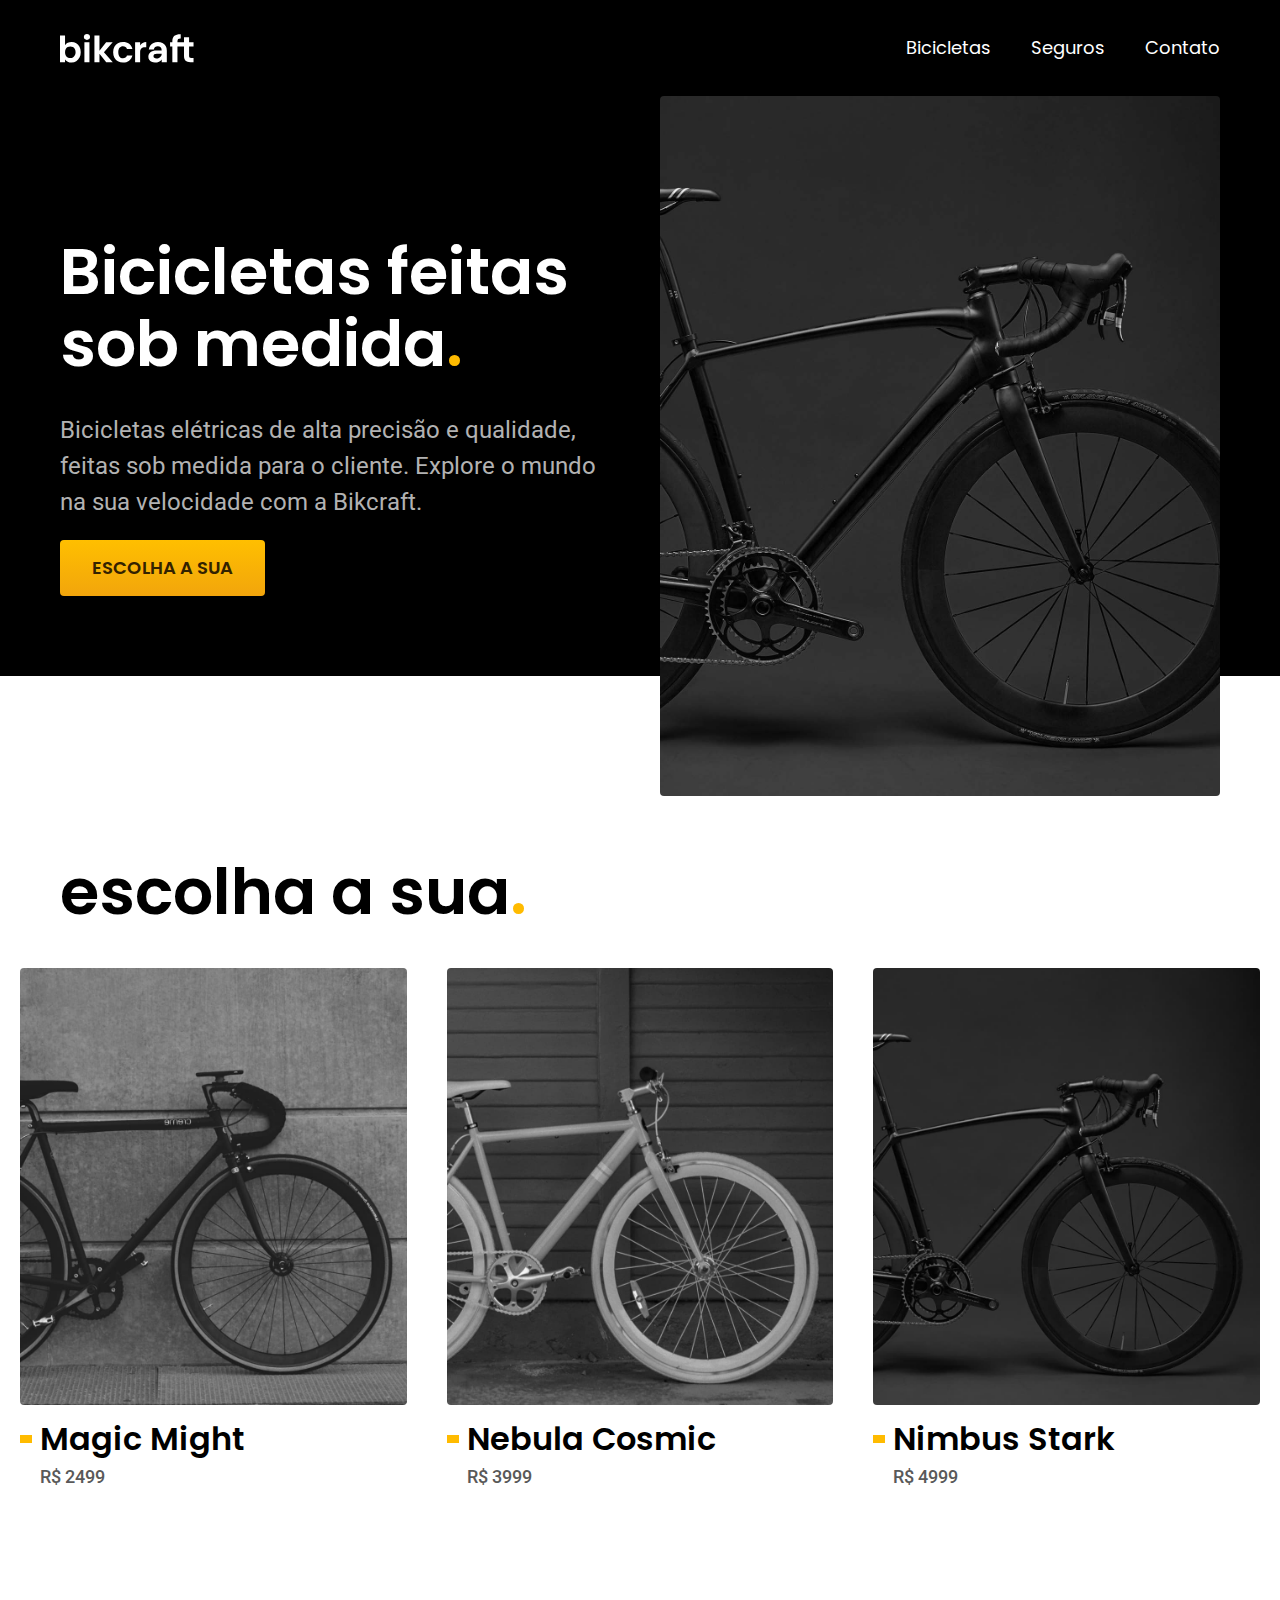
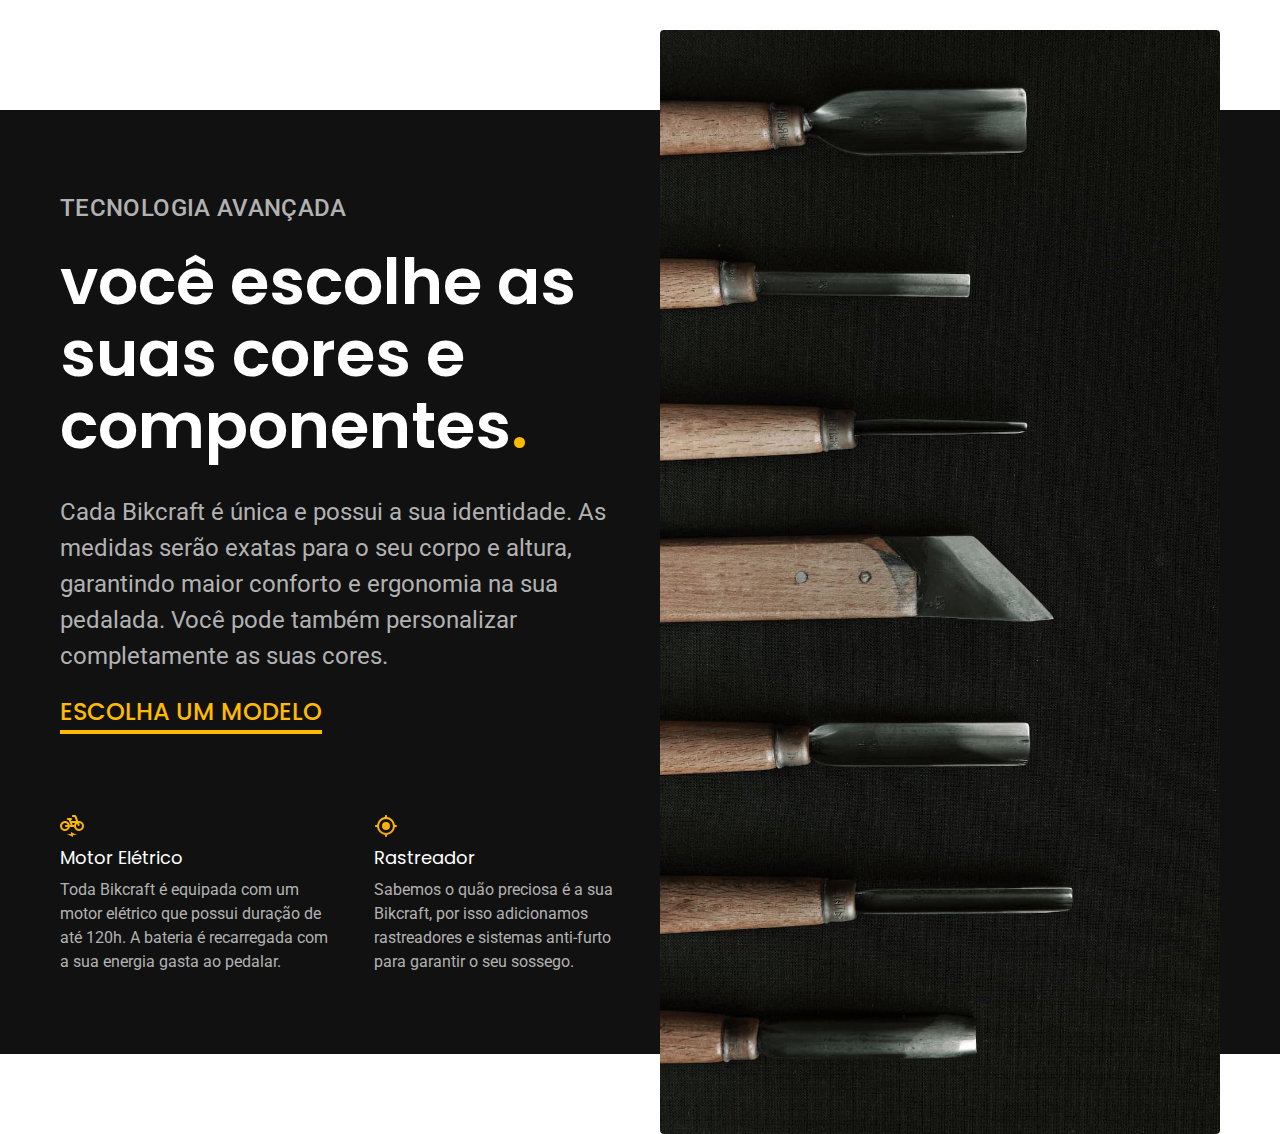
==== index.html @ 3522f131 "tecnologia, utilidades" ====
<!DOCTYPE html>
<html lang="pt-br">

<head>
  <meta charset="UTF-8">
  <meta name="viewport" content="width=device-width, initial-scale=1.0">
  <meta name="description" content="Bicicletas elétricas de alta precisão e qualidade,  feitas sob medida para o cliente. Explore o mundo na sua velocidade com a Bikcraft.">
  <link rel="stylesheet" href="./css/style.css">
  <link rel="preconnect" href="https://fonts.googleapis.com">
  <link rel="preconnect" href="https://fonts.gstatic.com" crossorigin>
  <link href="https://fonts.googleapis.com/css2?family=Poppins:wght@400;600&family=Roboto:wght@400;500&display=swap" rel="stylesheet">
  <title>Bikcrat - Bicicletas Elétricas</title>
</head>

<body>
  <header class="header-bg">
    <div class="header container">
      <a href="./"><img src="./img/bikcraft.svg" alt="Bikcraft"></a>
      <nav aria-label="primaria">
        <ul class="header-menu font-1-m cor-0">
          <li><a href="./bicicletas.html">Bicicletas</a></li>
          <li><a href="./seguros.html">Seguros</a></li>
          <li><a href="./contato.html">Contato</a></li>
        </ul>
      </nav>
    </div>
  </header>

  <main class="introducao-bg">
    <div class="introducao container">
      <div class="introducao-conteudo">
        <h1 class="font-1-xxl ">Bicicletas feitas sob medida<span class="cor-p1 ">.</span></h1>
        <p class="font-2-l">Bicicletas elétricas de alta precisão e qualidade, feitas sob medida para o cliente. Explore o mundo na sua velocidade com a Bikcraft.</p>
        <a class="botao" href="./bicicletas.html">Escolha a sua</a>
      </div>
      <div> <img src="./img/fotos/introducao.jpg" alt="bicicleta elétrica preta">
      </div>

    </div>

  </main>
  <article class="bicicletas-lista">

    <h2 class="container font-1-xxl">escolha a sua<span class="cor-p1">.</span></h2>
    <ul>
      <li>
        <a href="./bicicletas/magic.html">
          <img src="./img/bicicletas/magic-home.jpg" alt="bicicleta preta">
          <h3 class="font-1-xl">Magic Might</h3>
          <span class="font-2-m cor-8">R$ 2499</span>
        </a>

      </li>
      <li>
        <a href="./bicicletas/nebula.html">
          <img src="./img/bicicletas/nebula-home.jpg" alt="bicicleta preta">
          <h3 class="font-1-xl">Nebula Cosmic</h3>
          <span class="font-2-m cor-8">R$ 3999</span>
        </a>

      </li>
      <li>
        <a href="./bicicletas/nimbus.html">
          <img src="./img/bicicletas/nimbus-home.jpg" alt="bicicleta preta">
          <h3 class="font-1-xl">Nimbus Stark</h3>
          <span class="font-2-m cor-8">R$ 4999</span>
        </a>

      </li>
    </ul>
  </article>
  <article class="tecnologia-bg ">
    <div class="tecnologia container">
      <div class="tecnologia-conteudo">
        <span class="font-2-l-b cor-5">tecnologia avançada</span>
        <h2 class="font-1-xxl cor-0">você escolhe as suas cores e componentes<span class="cor-p1">.</span></h2>
        <p class="font-2-l cor-5">Cada Bikcraft é única e possui a sua identidade. As medidas serão exatas para o seu corpo e altura, garantindo maior conforto e ergonomia na sua pedalada. Você pode também personalizar completamente as suas cores.</p>
        <a class="link" href="./bicicletas.html">ESCOLHA UM MODELO</a>
        <div class="tecnologia-vantagens">
          <div>
            <img src="./img/icones/eletrica.svg" alt="">
            <h3 class="font-1-m cor-0">Motor Elétrico</h3>
            <p class="font-2-s cor-5">Toda Bikcraft é equipada com um motor elétrico que possui duração de até 120h. A bateria é recarregada com a sua energia gasta ao pedalar.</p>

          </div>
          <div>
            <img src="./img/icones/rastreador.svg" alt="">
            <h3 class="font-1-m cor-0">Rastreador</h3>
            <p class="font-2-s cor-5">Sabemos o quão preciosa é a sua Bikcraft, por isso adicionamos rastreadores e sistemas anti-furto para garantir o seu sossego.</p>
          </div>
        </div>


      </div>
      <div class="tecnologia-img">
        <img src="./img/fotos/tecnologia.jpg" alt="">
      </div>
    </div>
  </article>
</body>

</html>
---- css/style.css ----
@import "./global/global.css";
@import "./utilidades/tipografia.css";
@import "./global/header.css";
@import "./home/tecnologia.css";
@import "./utilidades/cores.css";

/* utilidades */
@import "./utilidades/componentes.css";

/* Home */
@import "./home/introducao.css";

/* bicicletas */
@import "./bicicletas/bicicletas-lista.css";
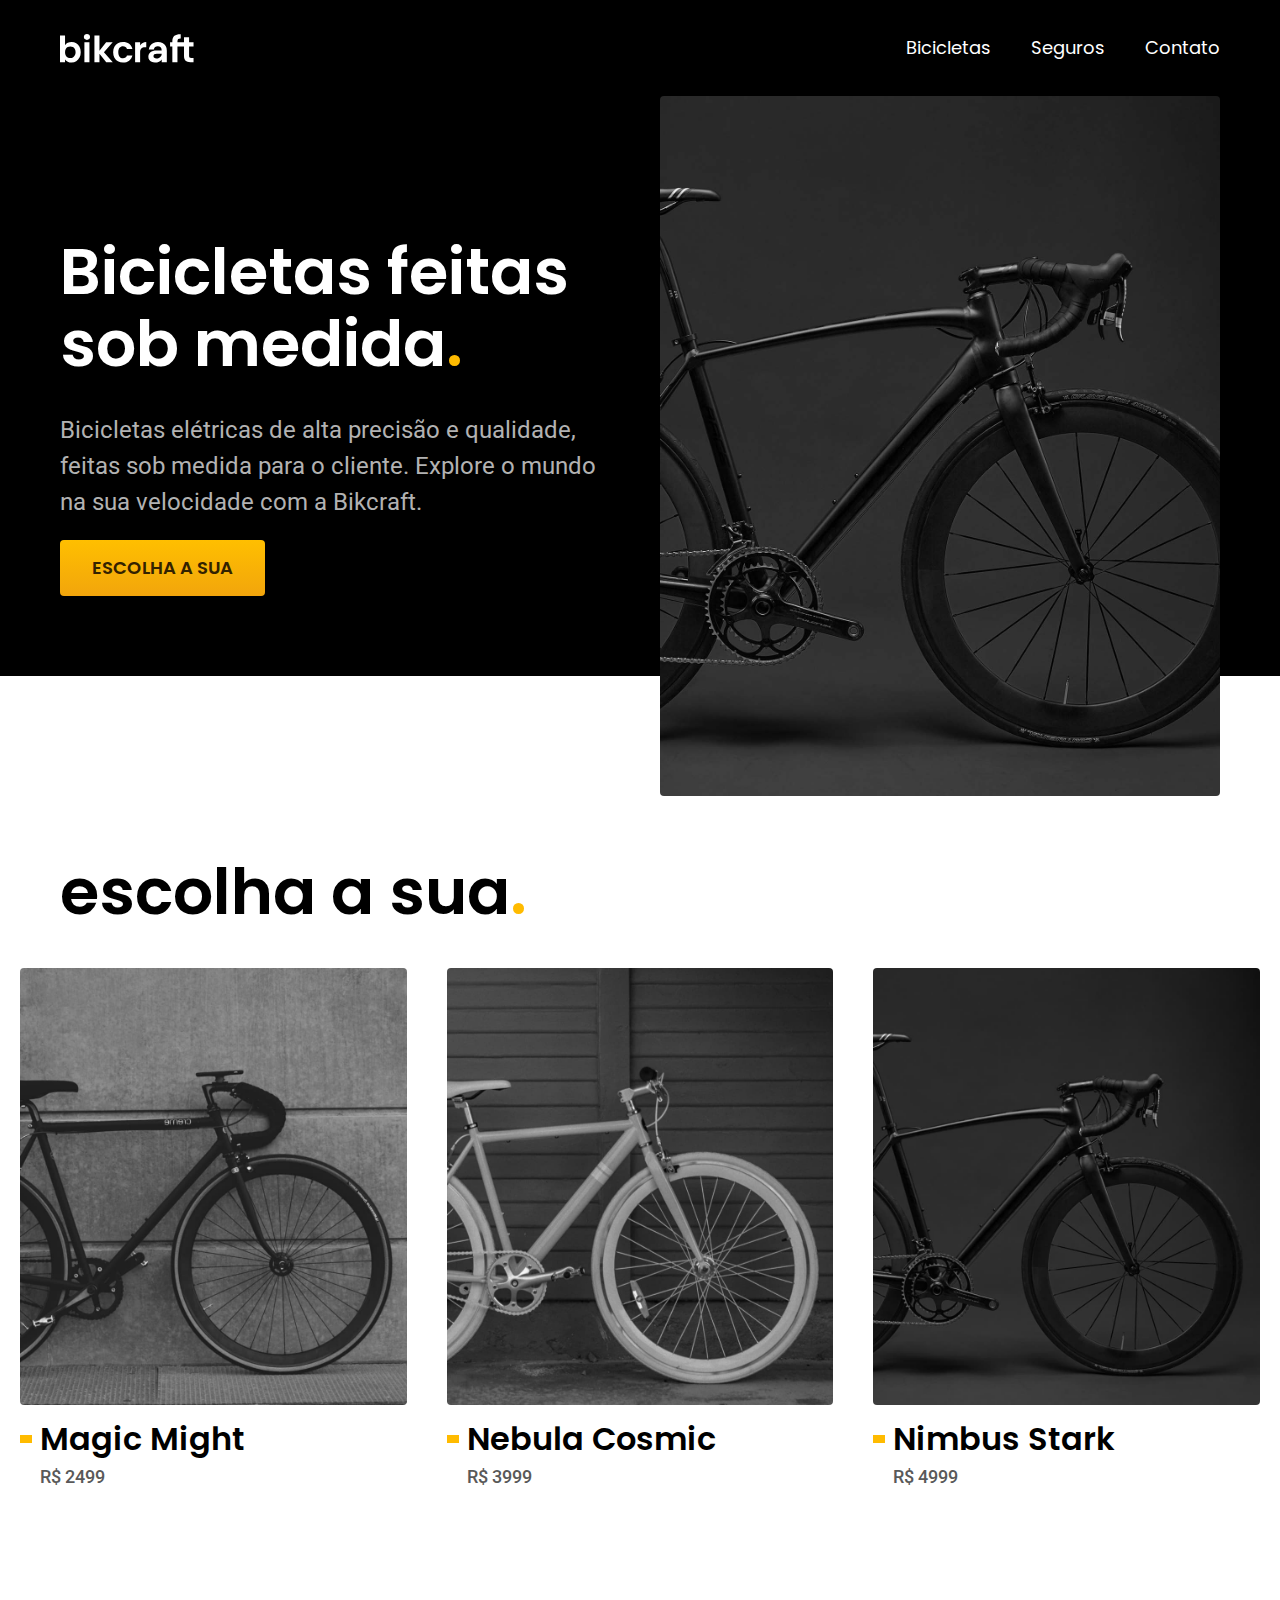
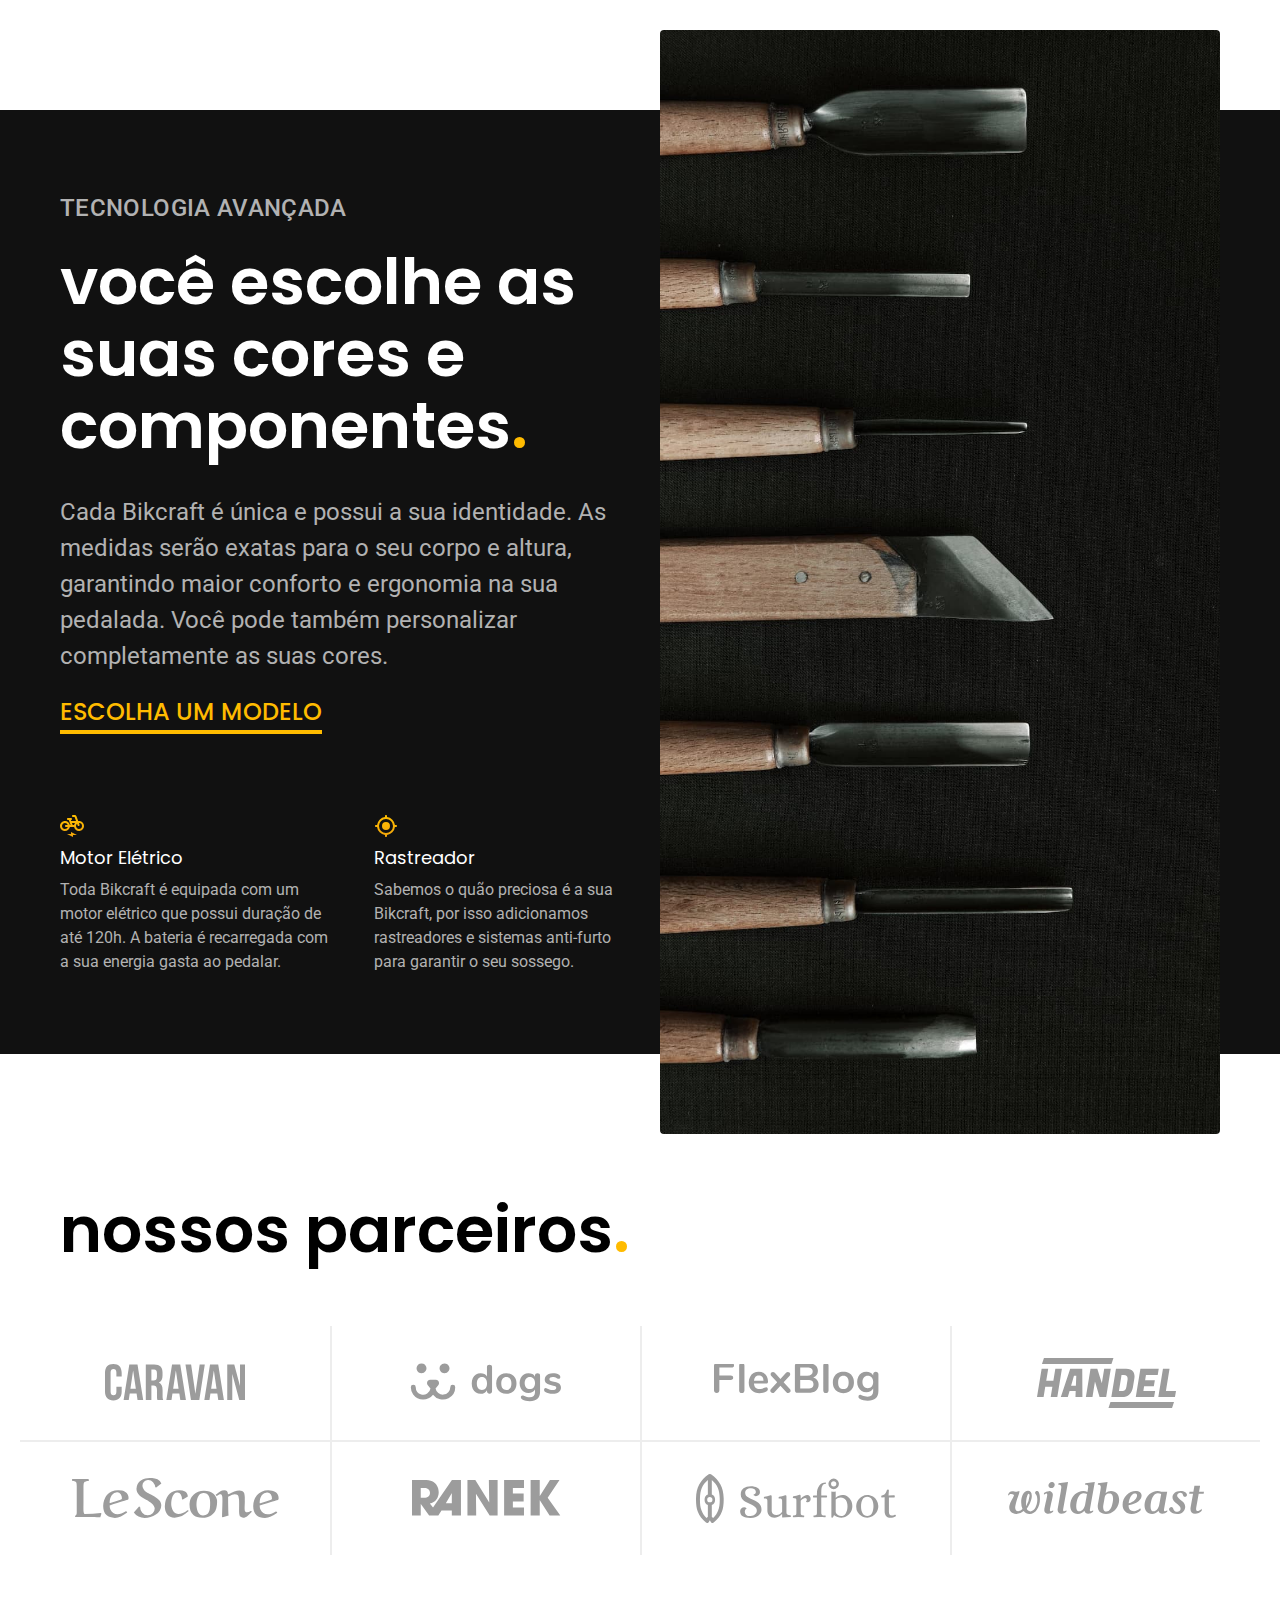
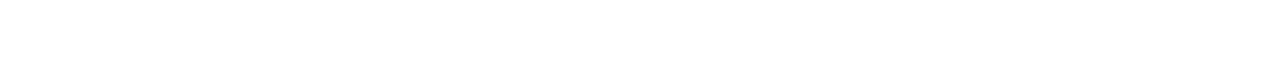
==== commit e947bc07: "parceiros-section" ====
--- a/index.html
+++ b/index.html
@@ -97,6 +97,20 @@
       </div>
     </div>
   </article>
+
+  <section class="parceiros" aria-label="nossos parceiros">
+    <h2 class="container font-1-xxl">nossos parceiros<span class="cor-p1">.</span></h2>
+    <ul>
+      <li><img src="./img/parceiros/caravan.svg" alt="caravan"></li>
+      <li><img src="./img/parceiros/dogs.svg" alt="dogs"></li>
+      <li><img src="./img/parceiros/flexblog.svg" alt="flexblog"></li>
+      <li><img src="./img/parceiros/handel.svg" alt="handel"></li>
+      <li><img src="./img/parceiros/lescone.svg" alt="lescone"></li>
+      <li><img src="./img/parceiros/ranek.svg" alt="ranek"></li>
+      <li><img src="./img/parceiros/surfbot.svg" alt="surfbot"></li>
+      <li><img src="./img/parceiros/wildbeast.svg" alt="wildbeast"></li>
+    </ul>
+  </section>
 </body>
 
 </html>--- a/css/style.css
+++ b/css/style.css
@@ -1,7 +1,7 @@
 @import "./global/global.css";
 @import "./utilidades/tipografia.css";
 @import "./global/header.css";
-@import "./home/tecnologia.css";
+
 @import "./utilidades/cores.css";
 
 /* utilidades */
@@ -9,6 +9,8 @@
 
 /* Home */
 @import "./home/introducao.css";
+@import "./home/tecnologia.css";
+@import "./home/parceiros.css";
 
 /* bicicletas */
 @import "./bicicletas/bicicletas-lista.css";
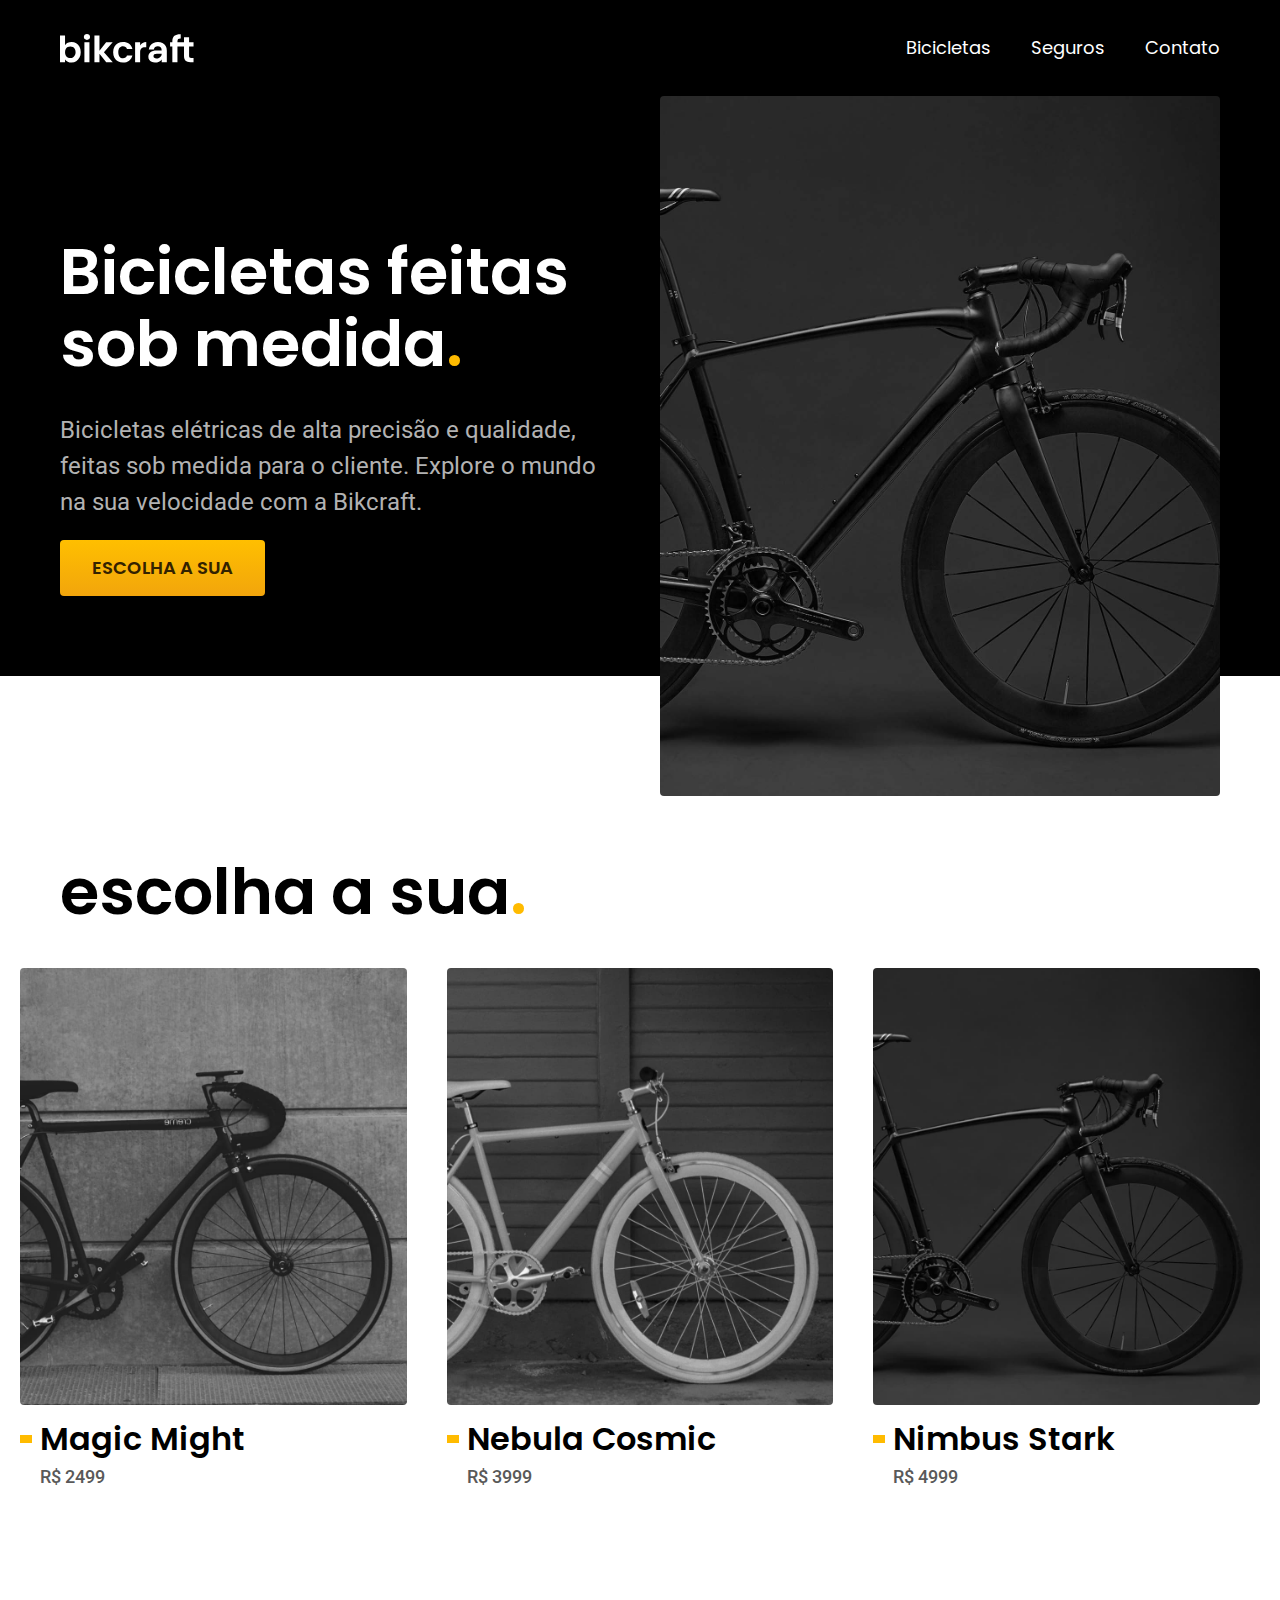
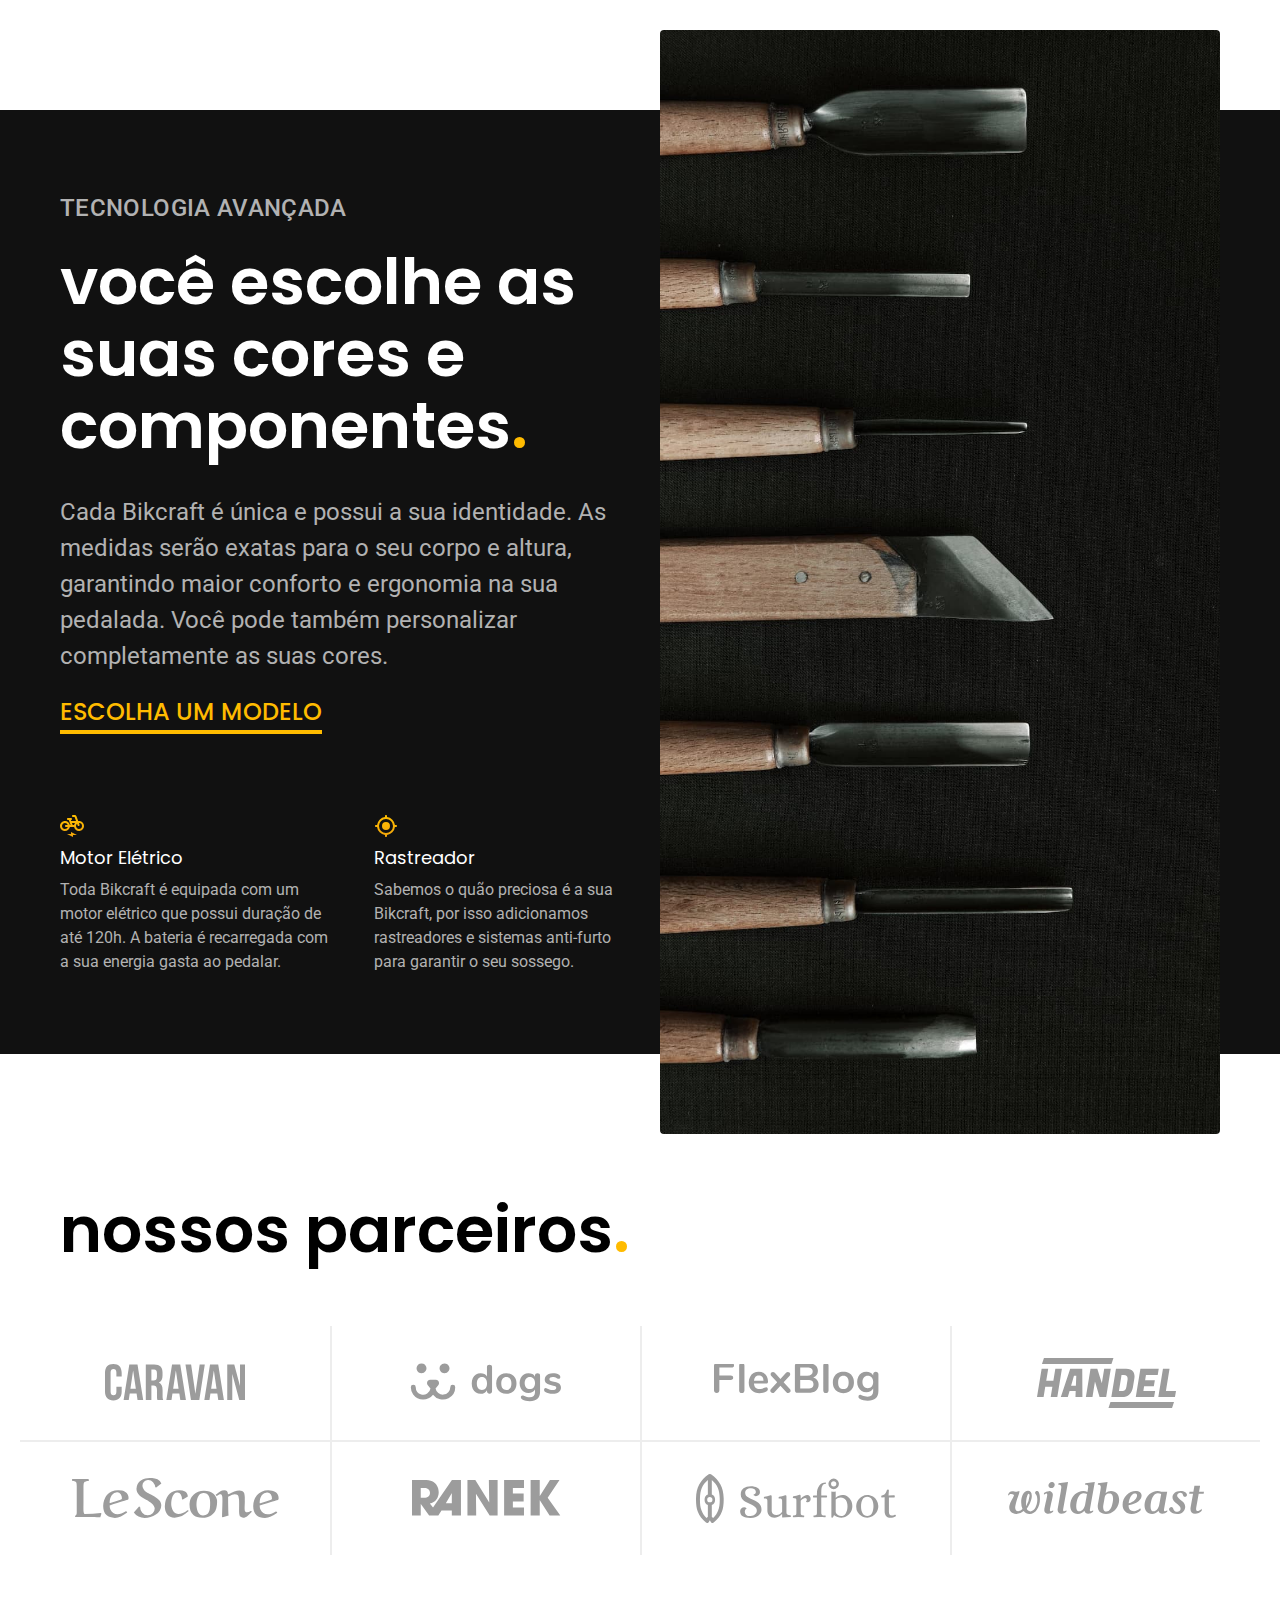
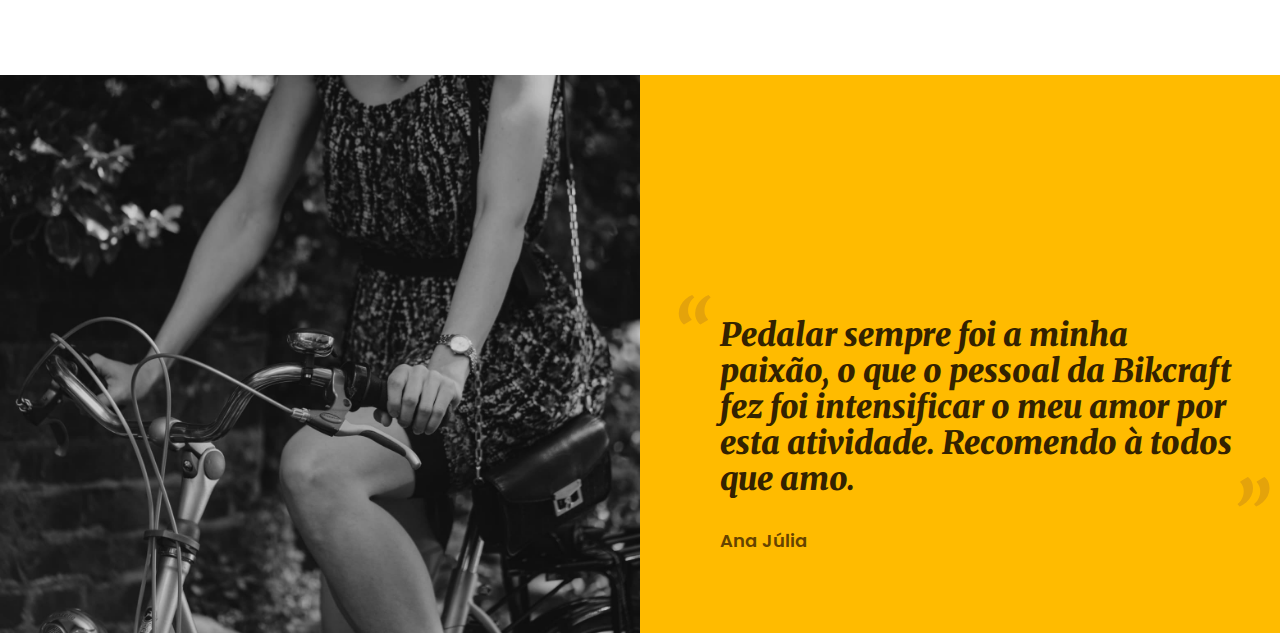
==== commit 53224f33: "depoimento" ====
--- a/index.html
+++ b/index.html
@@ -5,10 +5,11 @@
   <meta charset="UTF-8">
   <meta name="viewport" content="width=device-width, initial-scale=1.0">
   <meta name="description" content="Bicicletas elétricas de alta precisão e qualidade,  feitas sob medida para o cliente. Explore o mundo na sua velocidade com a Bikcraft.">
+
   <link rel="stylesheet" href="./css/style.css">
   <link rel="preconnect" href="https://fonts.googleapis.com">
   <link rel="preconnect" href="https://fonts.gstatic.com" crossorigin>
-  <link href="https://fonts.googleapis.com/css2?family=Poppins:wght@400;600&family=Roboto:wght@400;500&display=swap" rel="stylesheet">
+  <link href="https://fonts.googleapis.com/css2?family=Merriweather:ital,wght@1,900&family=Poppins:wght@400;600&family=Roboto:wght@400;500&display=swap" rel="stylesheet">
   <title>Bikcrat - Bicicletas Elétricas</title>
 </head>
 
@@ -111,6 +112,16 @@
       <li><img src="./img/parceiros/wildbeast.svg" alt="wildbeast"></li>
     </ul>
   </section>
+
+  <section class="depoimento" aria-label="depoimento">
+    <div class="depoimento-img"><img src="./img/fotos/depoimento.jpg" alt="pessoa pedalando"></div>
+    <div class="depoimento-conteudo">
+      <blockquote class="font-1-xl cor-p5">
+        <p>Pedalar sempre foi a minha paixão, o que o pessoal da Bikcraft fez foi intensificar o meu amor por esta atividade. Recomendo à todos que amo.</p>
+      </blockquote>
+      <span class="font-1-m-b cor-p4">Ana Júlia</span>
+    </div>
+  </section>
 </body>
 
 </html>--- a/css/style.css
+++ b/css/style.css
@@ -11,6 +11,7 @@
 @import "./home/introducao.css";
 @import "./home/tecnologia.css";
 @import "./home/parceiros.css";
+@import "./home/depoimento.css";
 
 /* bicicletas */
 @import "./bicicletas/bicicletas-lista.css";
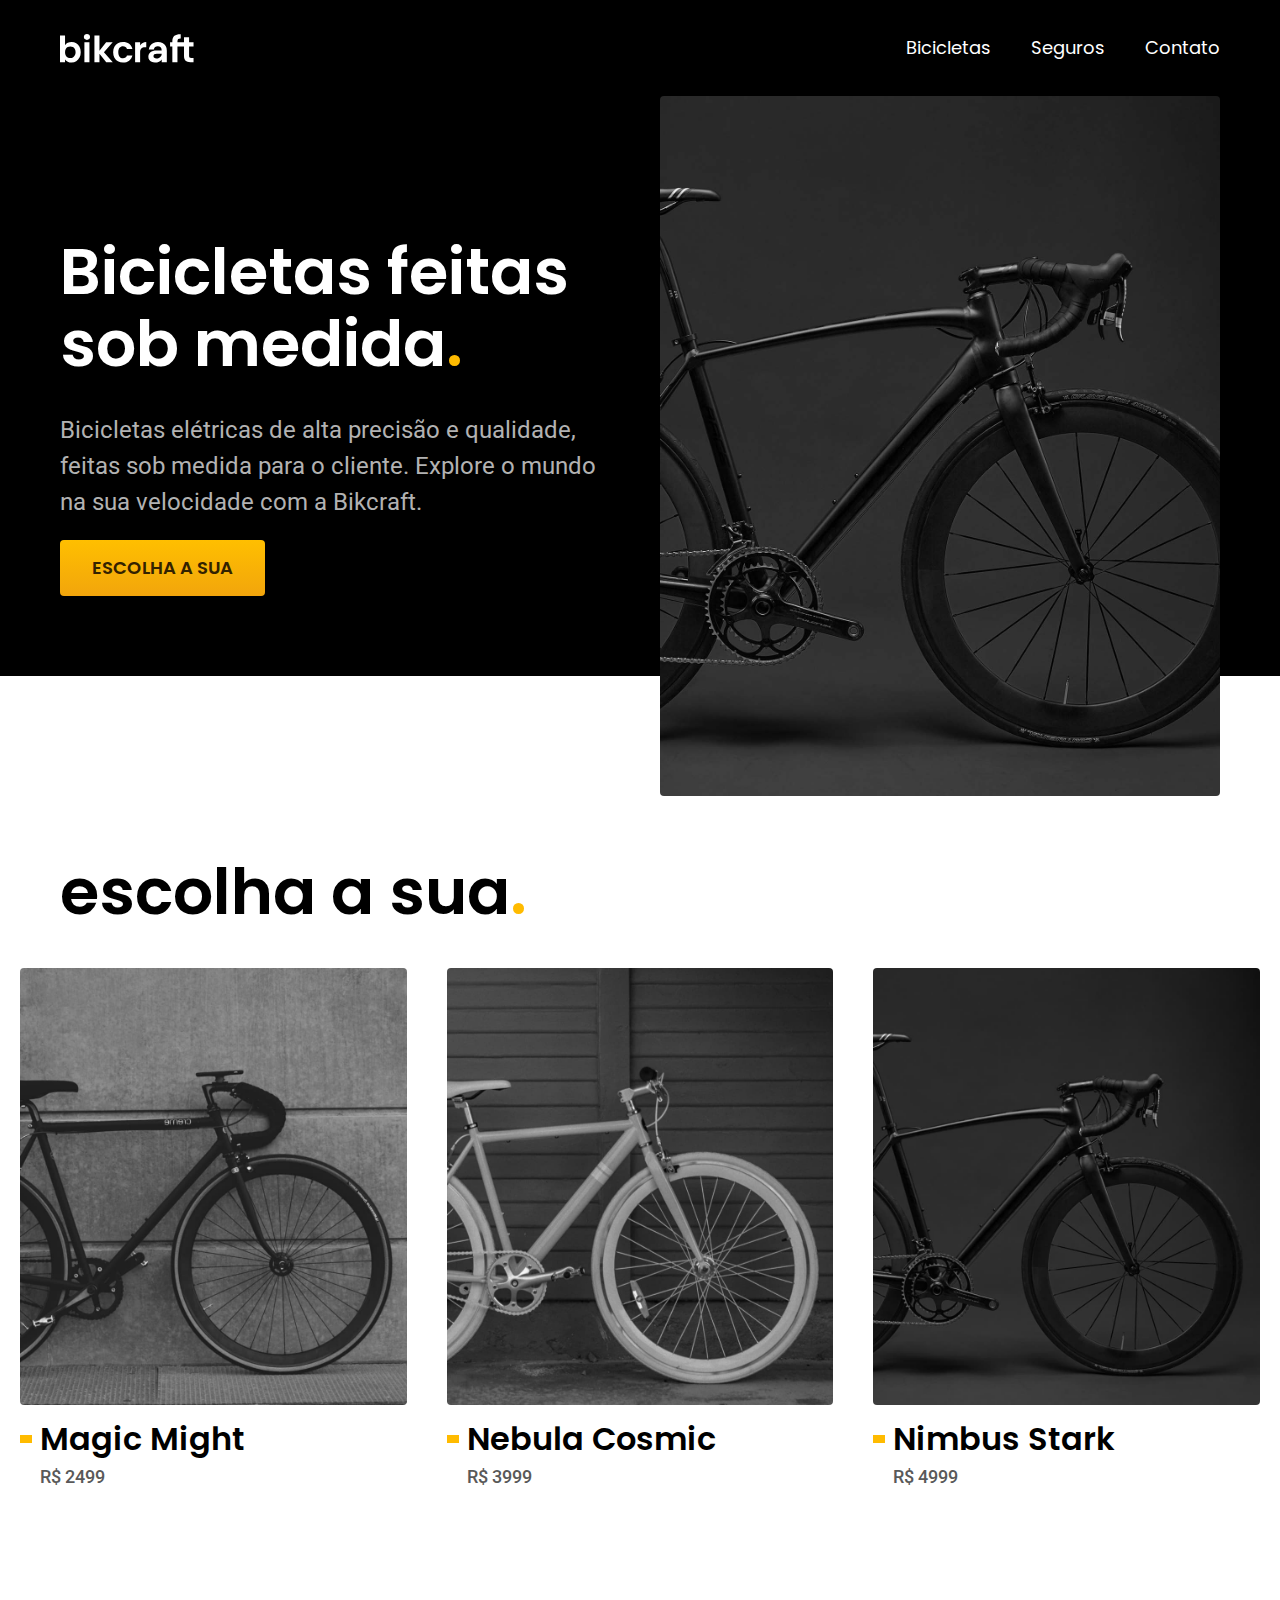
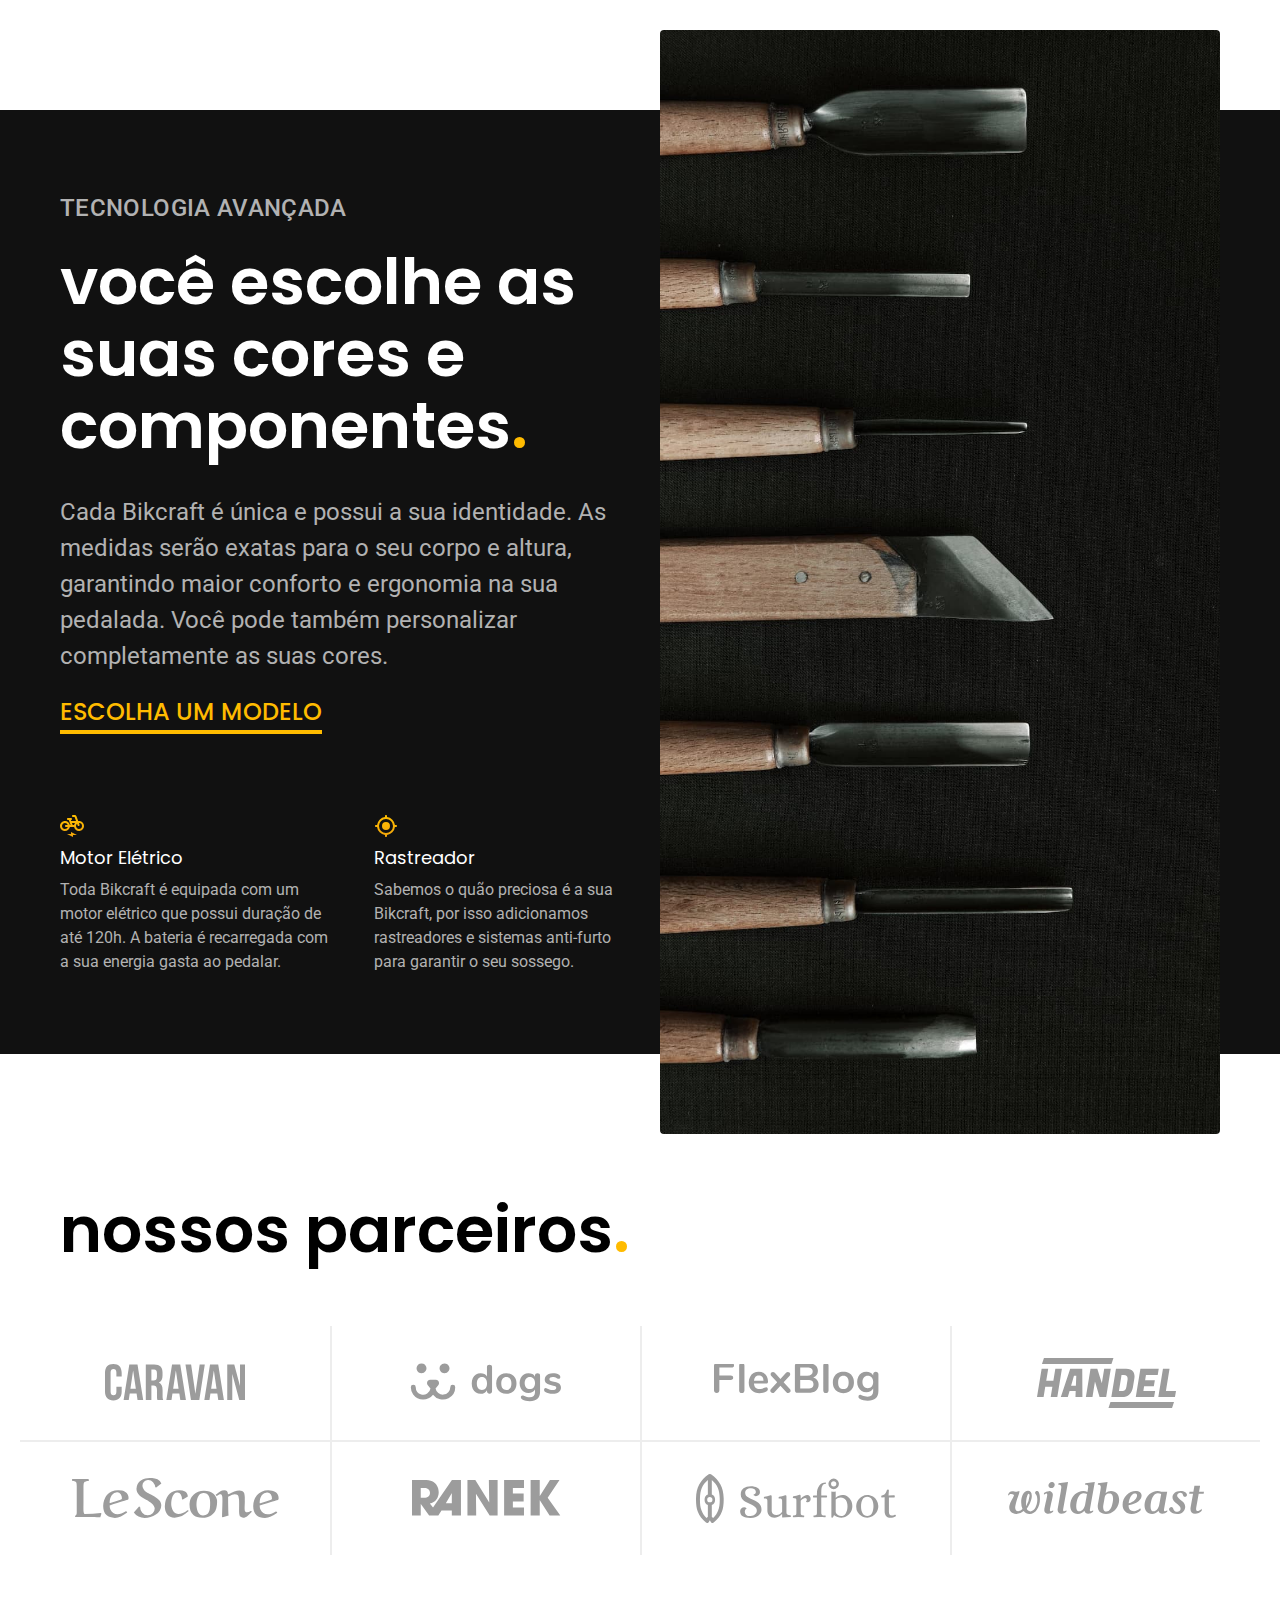
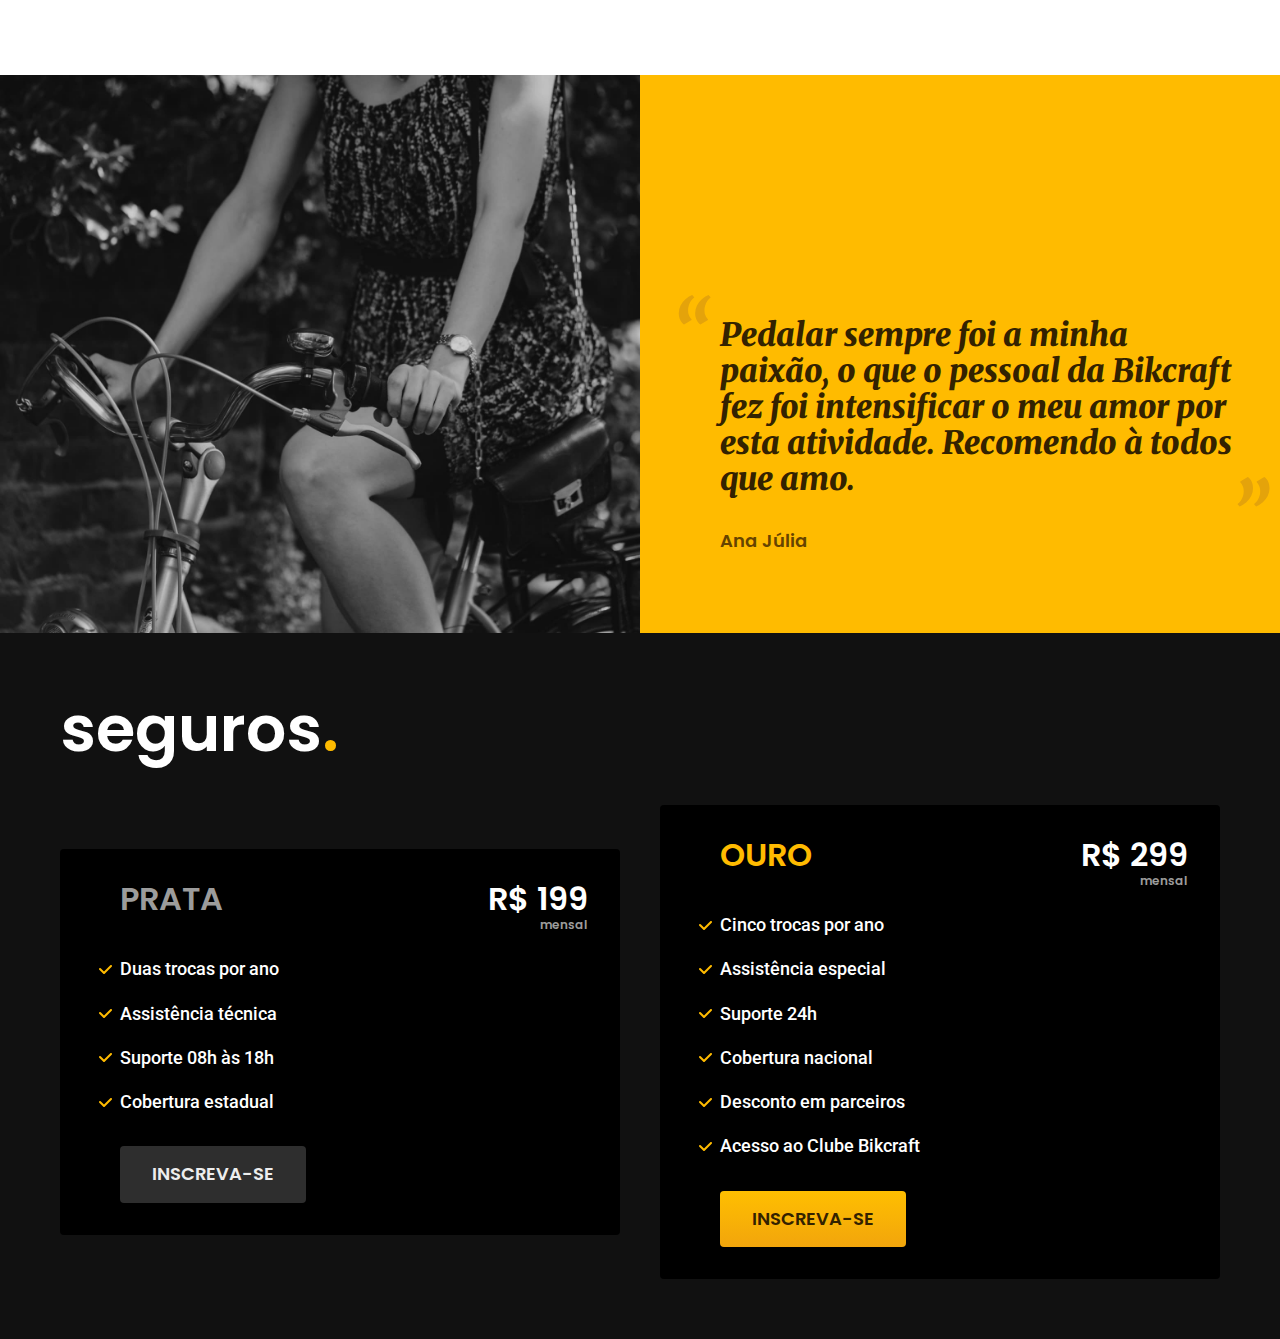
==== commit c0f65311: "seguros" ====
--- a/index.html
+++ b/index.html
@@ -122,6 +122,37 @@
       <span class="font-1-m-b cor-p4">Ana Júlia</span>
     </div>
   </section>
+
+  <article class="seguros-bg">
+    <div class="seguros container">
+      <h2 class="font-1-xxl cor-0">seguros<span class="cor-p1">.</span></h2>
+      <div class="seguros-item">
+        <h3 class="font-1-xl cor-6">PRATA</h3>
+        <span class="font-1-xl cor-0">R$ 199 <span class="font-1-xs cor-6">mensal</span></span>
+        <ul class="font-2-m cor-0">
+          <li>Duas trocas por ano</li>
+          <li>Assistência técnica</li>
+          <li>Suporte 08h às 18h</li>
+          <li>Cobertura estadual</li>
+        </ul>
+        <a class="botao secundario" href="./orcamento.html">Inscreva-se</a>
+      </div>
+      <div class="seguros-item">
+        <h3 class="font-1-xl cor-p1">OURO</h3>
+        <span class="font-1-xl cor-0">R$ 299 <span class="font-1-xs cor-6">mensal</span></span>
+        <ul class="font-2-m cor-0">
+          <li>Cinco trocas por ano</li>
+          <li>Assistência especial</li>
+          <li>Suporte 24h</li>
+          <li>Cobertura nacional</li>
+          <li>Desconto em parceiros</li>
+          <li>Acesso ao Clube Bikcraft</li>
+        </ul>
+        <a class="botao" href="./orcamento.html">Inscreva-se</a>
+      </div>
+    </div>
+
+  </article>
 </body>
 
 </html>--- a/css/style.css
+++ b/css/style.css
@@ -15,3 +15,6 @@
 
 /* bicicletas */
 @import "./bicicletas/bicicletas-lista.css";
+
+/* seguros */
+@import "./seguros/seguros.css";
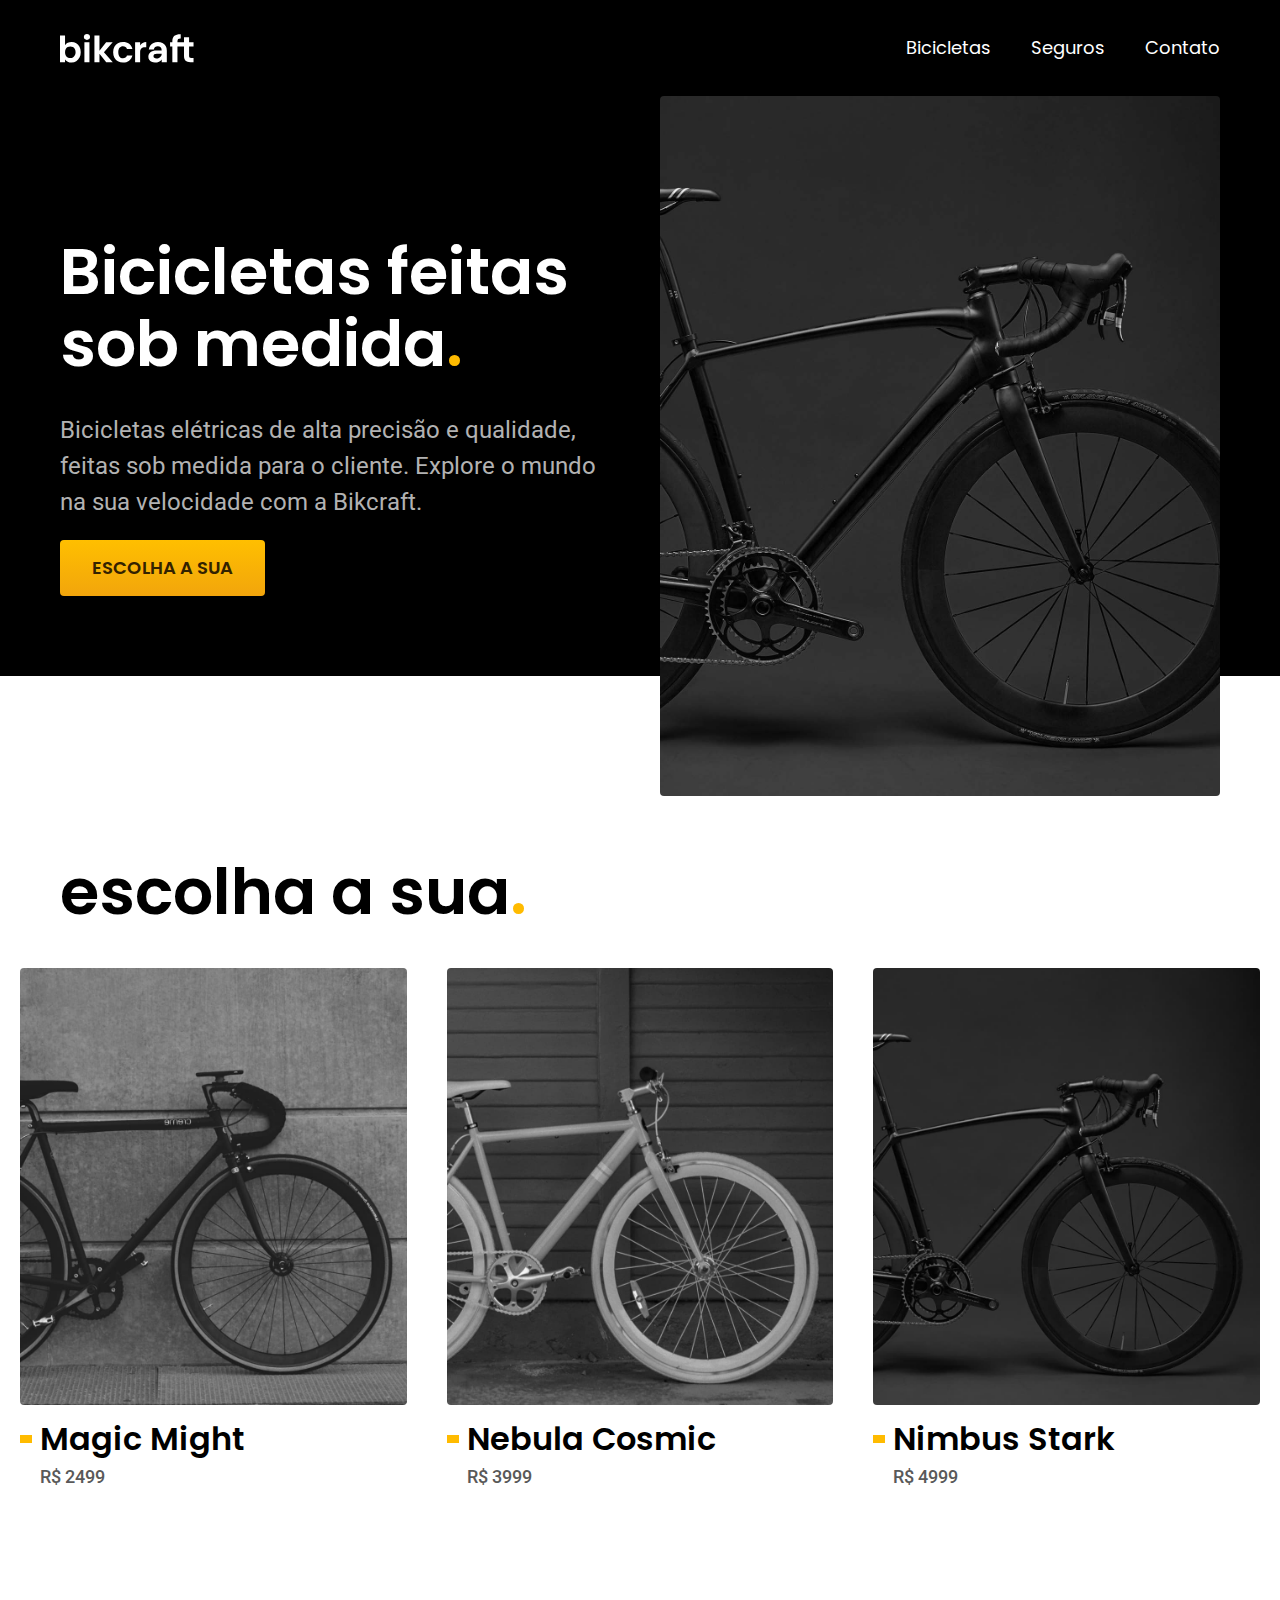
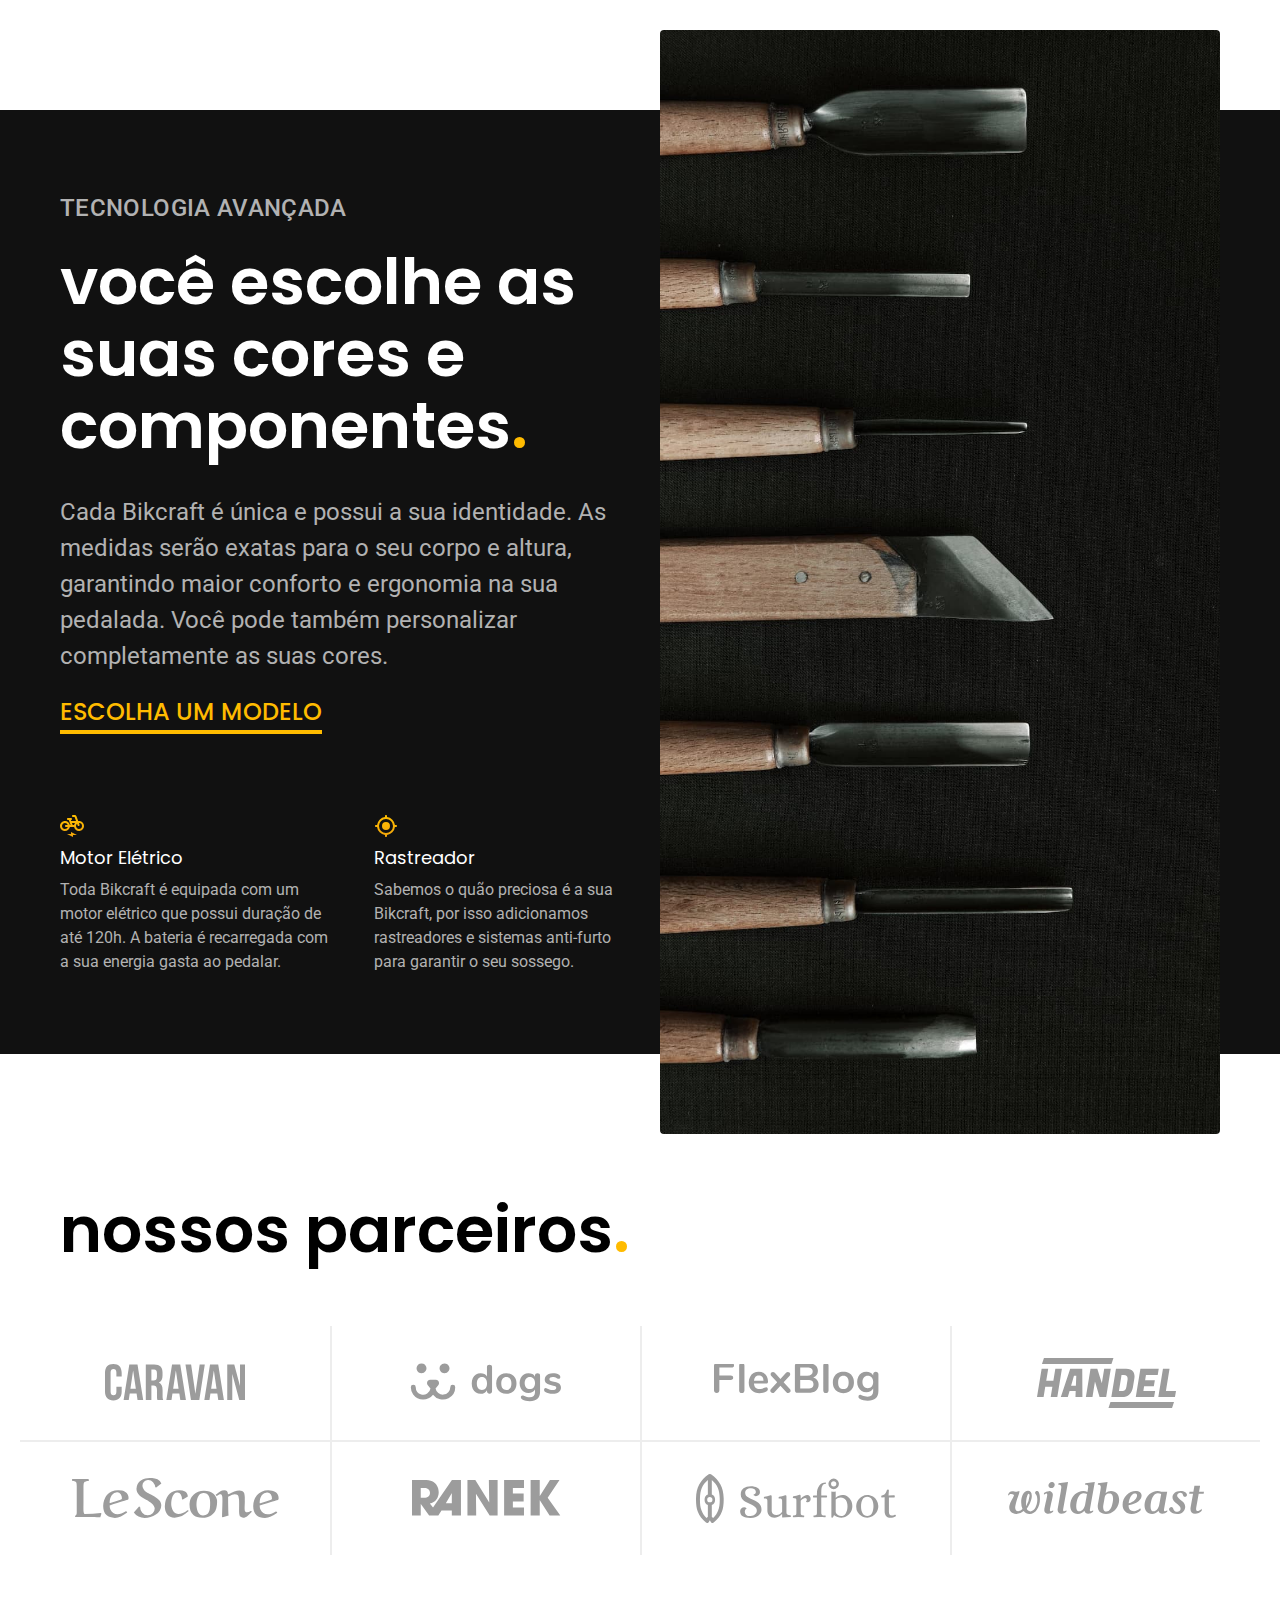
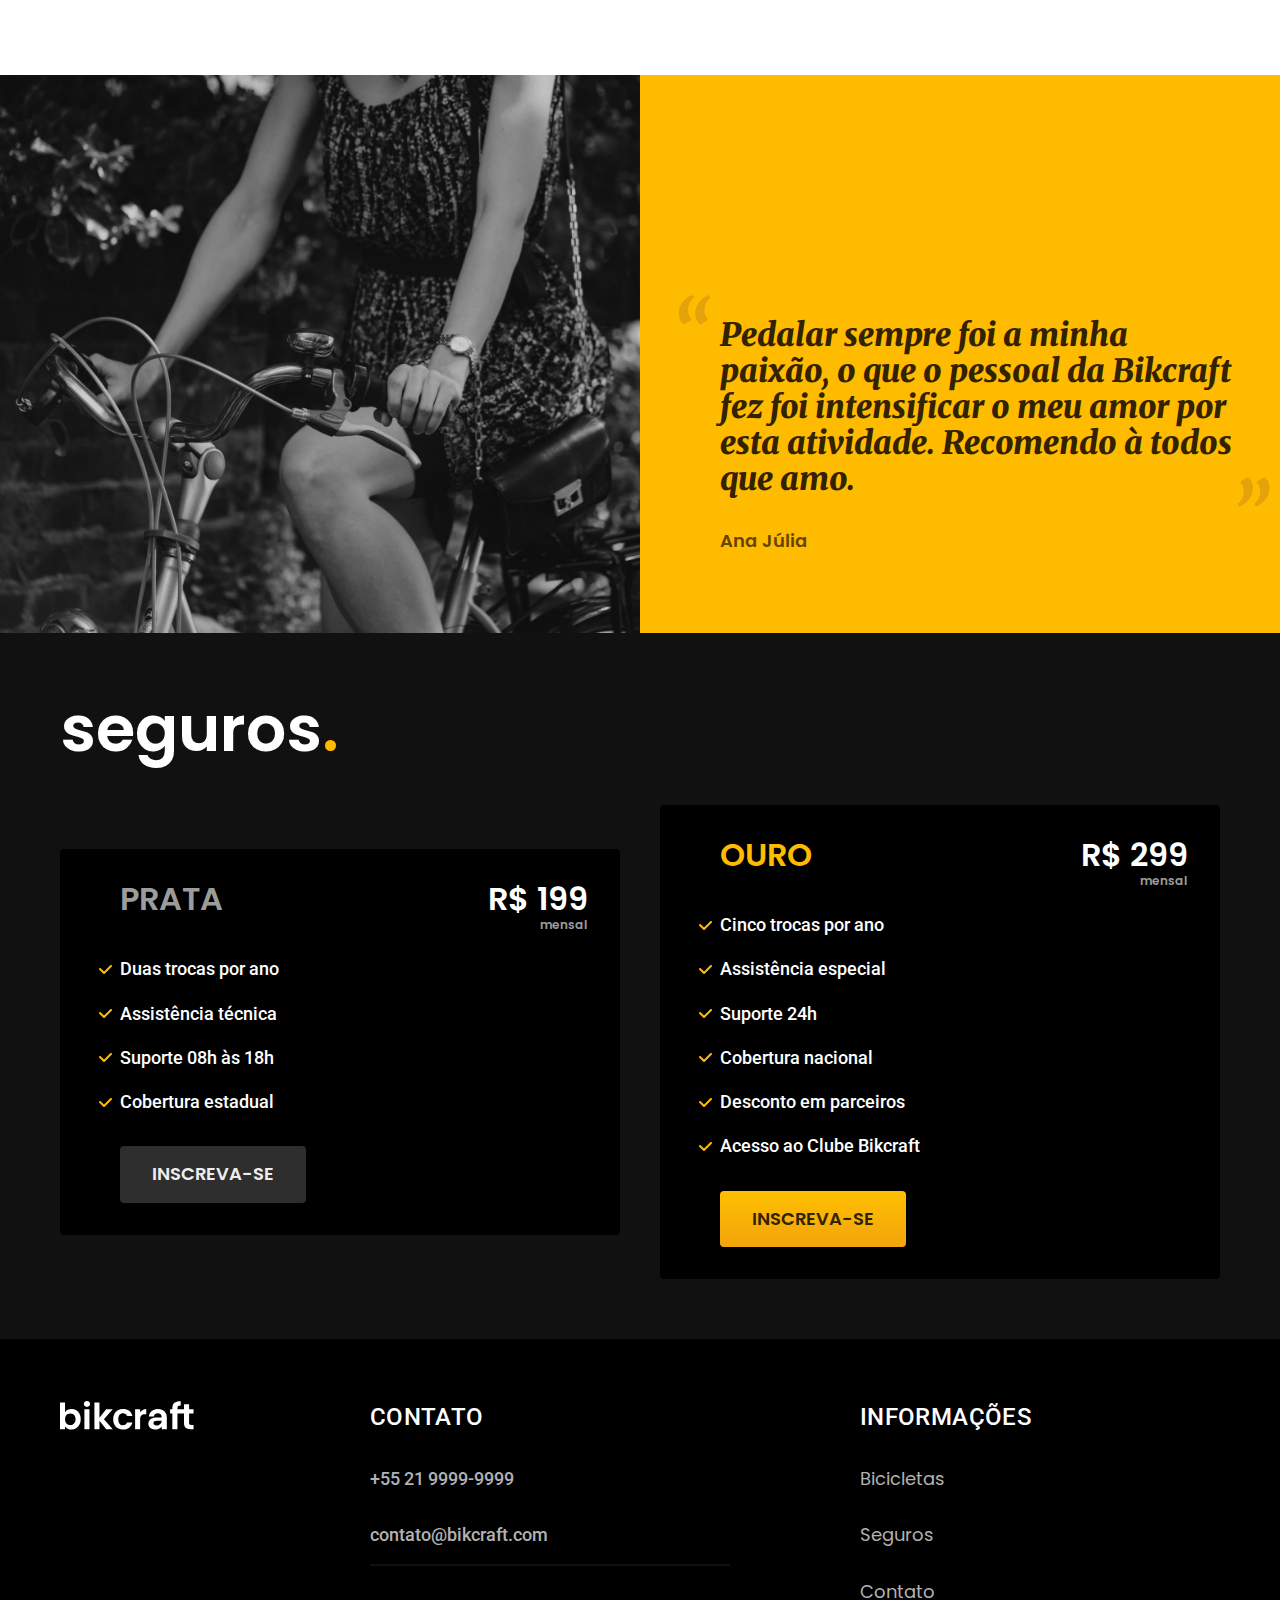
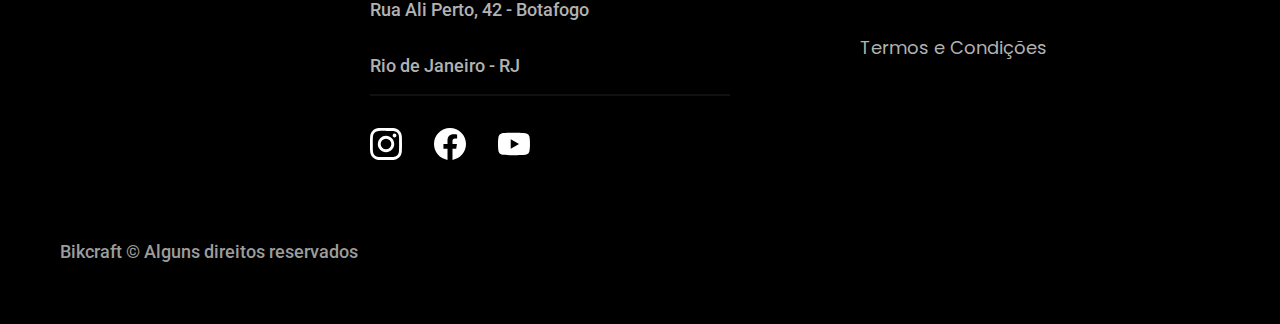
==== commit 2d90d0f7: "footer" ====
--- a/index.html
+++ b/index.html
@@ -153,6 +153,41 @@
     </div>
 
   </article>
+
+  <footer class="footer-bg">
+    <div class="footer container">
+      <img src="./img/bikcraft.svg" alt="Bikcraft">
+      <div class="footer-contato">
+        <h3 class="font-2-l-b cor-0">Contato</h3>
+        <ul class="font-2-m cor-5">
+          <li><a href="tel:+5571999999999">+55 21 9999-9999</a></li>
+          <li><a href="mailto:contato@bikcraft.com">contato@bikcraft.com</a></li>
+          <li>Rua Ali Perto, 42 - Botafogo</li>
+          <li>Rio de Janeiro - RJ</li>
+        </ul>
+        <div class="footer-redes">
+          <a href="./"><img src="./img/redes/instagram.svg" alt="Instagram"></a>
+          <a href="./"><img src="./img/redes/facebook.svg" alt="Facebook"></a>
+          <a href="./"><img src="./img/redes/youtube.svg" alt="Youtube"></a>
+        </div>
+      </div>
+
+      <div class="footer-informacoes">
+        <h3 class="font-2-l-b cor-0">Informações</h3>
+        <nav>
+          <ul class="font-1-m cor-5">
+            <li><a href="./bicicletas.html">Bicicletas</a></li>
+            <li><a href="./seguros.html">Seguros</a></li>
+            <li><a href="./contato.html">Contato</a></li>
+            <li><a href="./termos.html">Termos e Condições</a></li>
+          </ul>
+        </nav>
+      </div>
+
+      <p class="footer-copy font-2-m cor-6">Bikcraft &copy; Alguns direitos reservados</p>
+    </div>
+
+  </footer>
 </body>
 
 </html>--- a/css/style.css
+++ b/css/style.css
@@ -1,6 +1,7 @@
 @import "./global/global.css";
 @import "./utilidades/tipografia.css";
 @import "./global/header.css";
+@import "./global/footer.css";
 
 @import "./utilidades/cores.css";
 
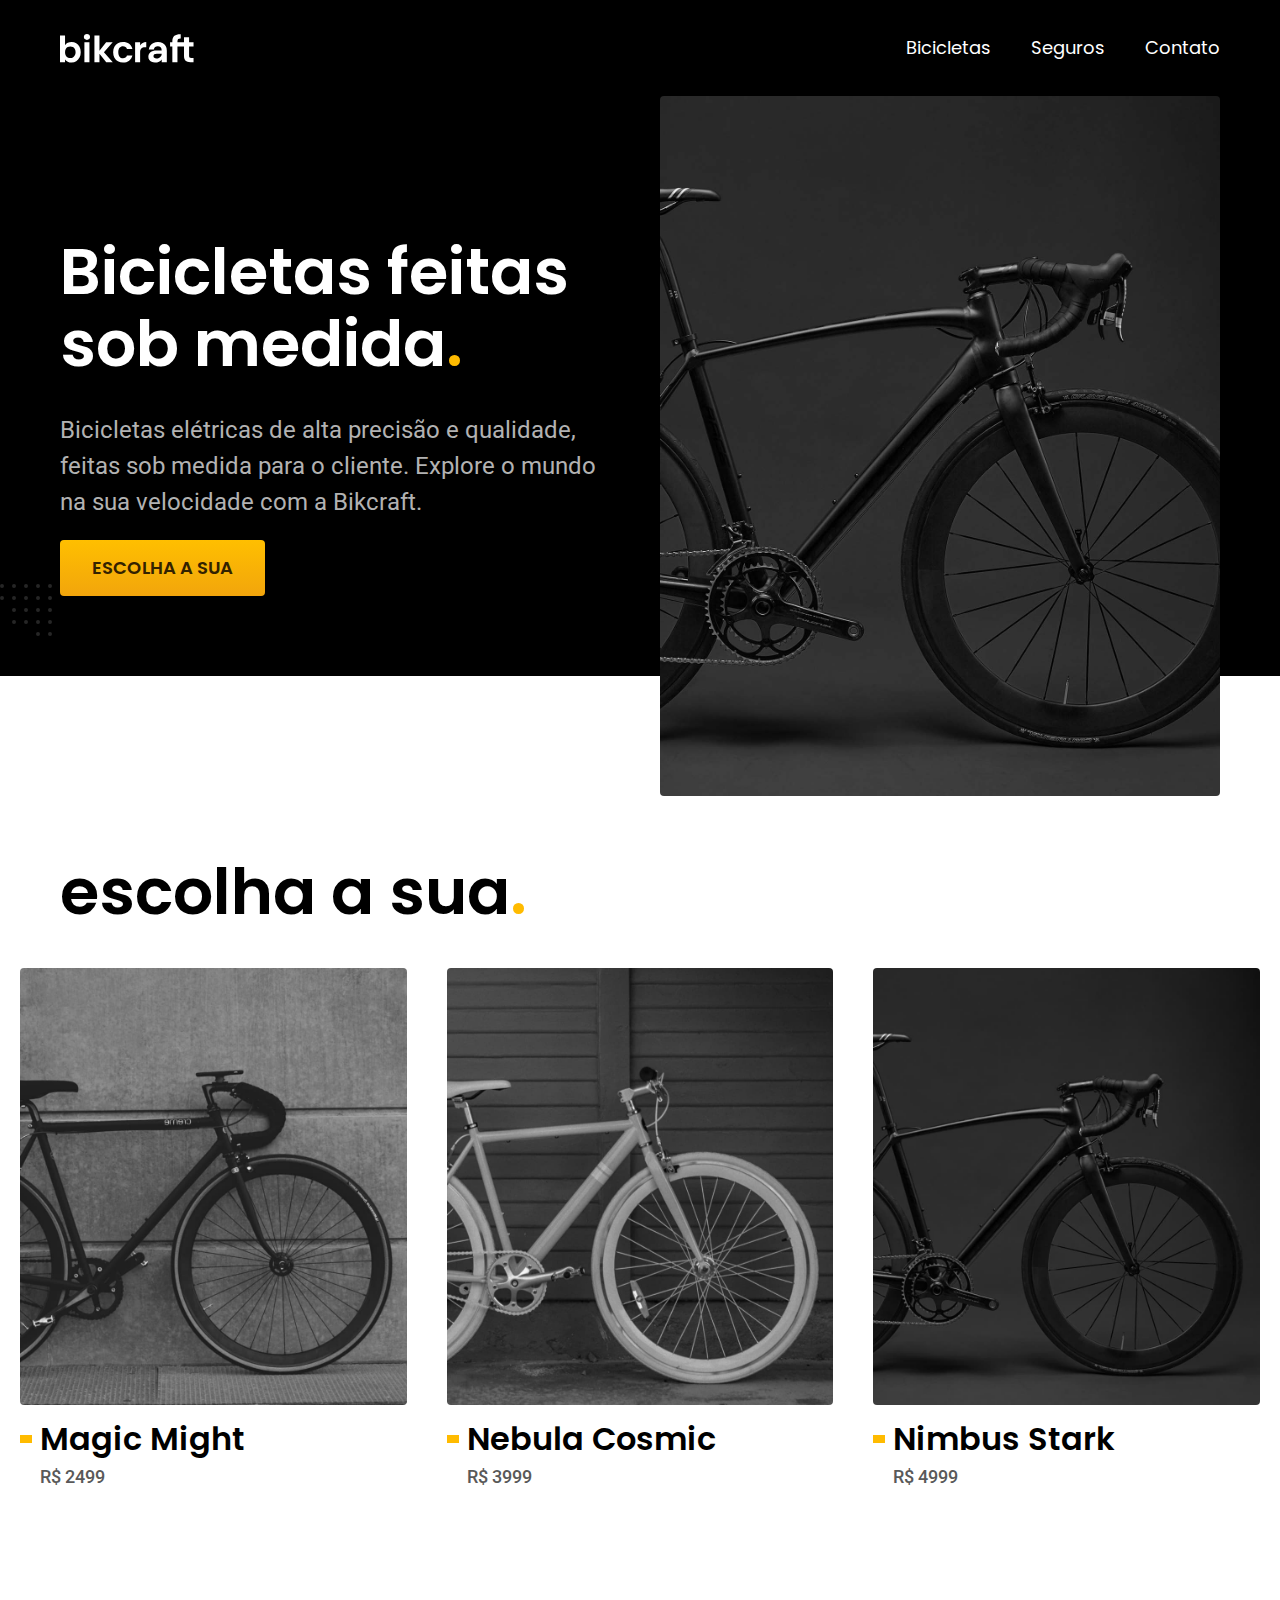
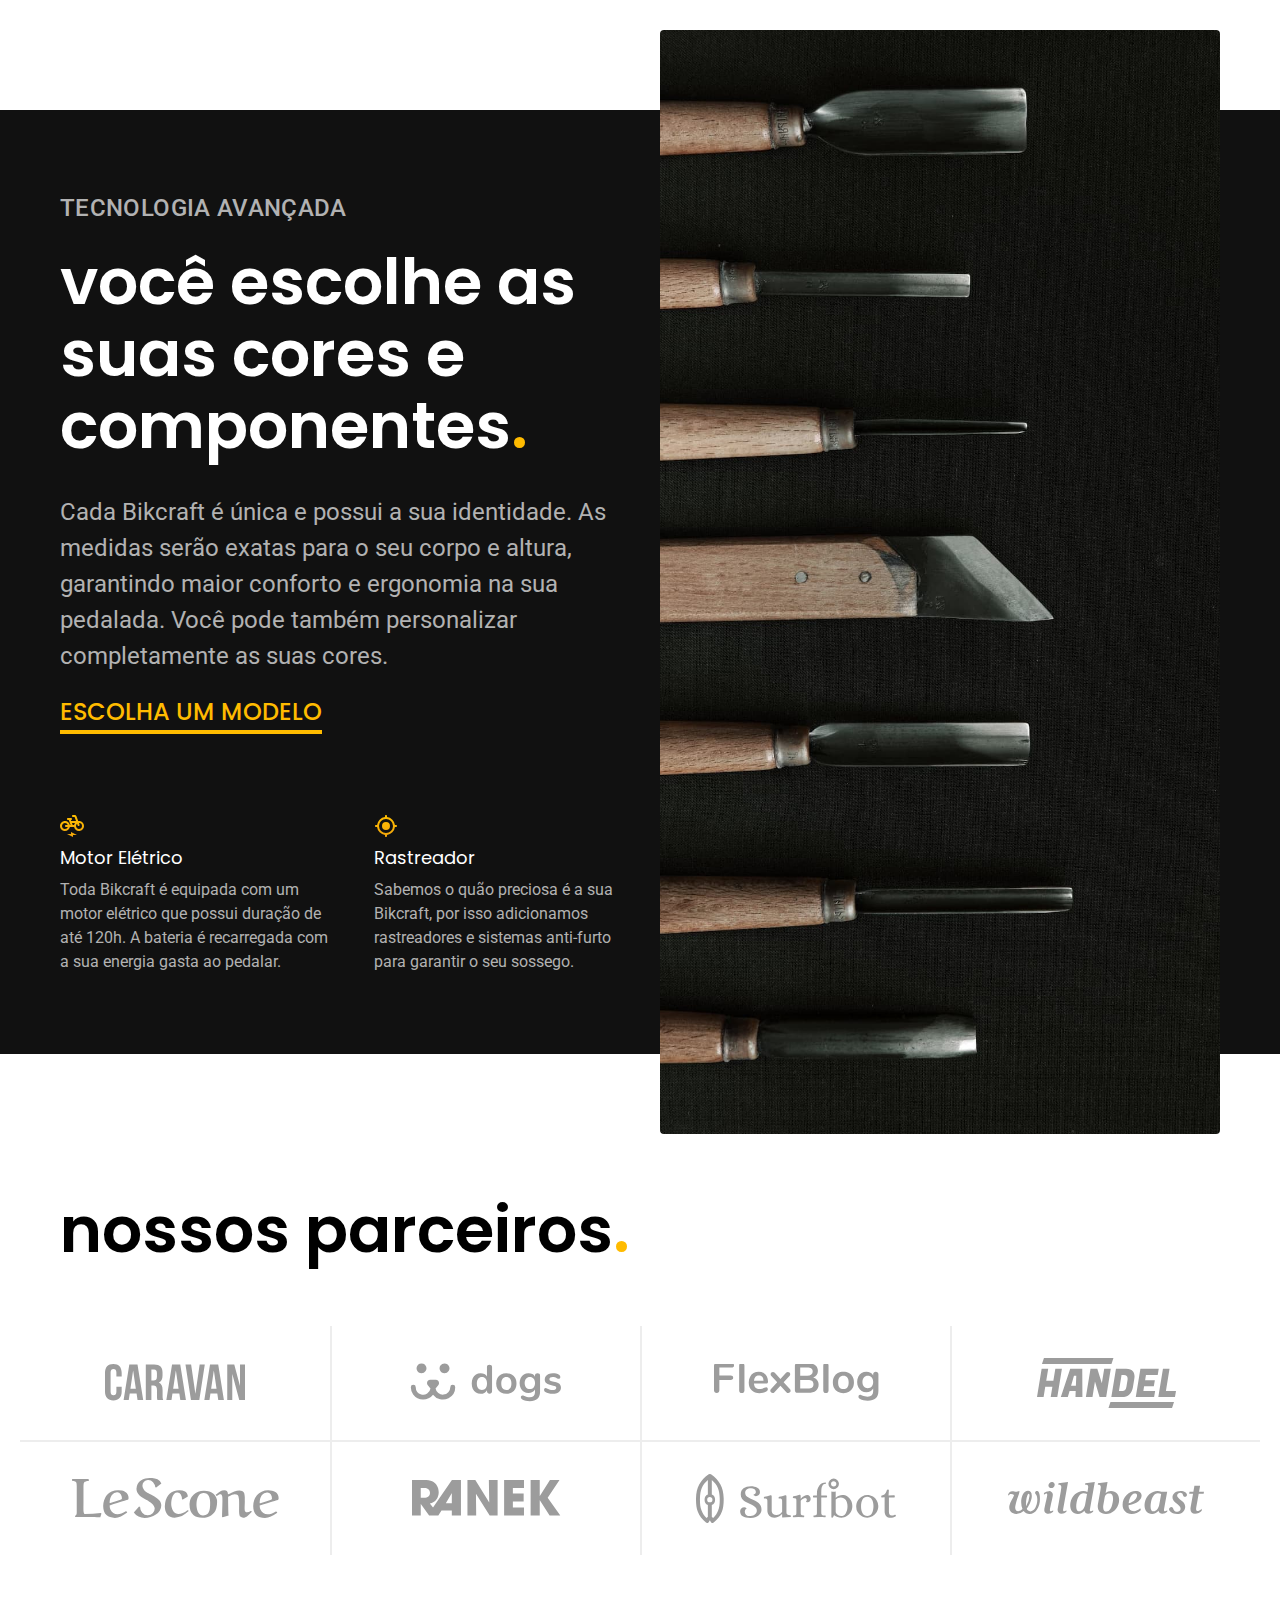
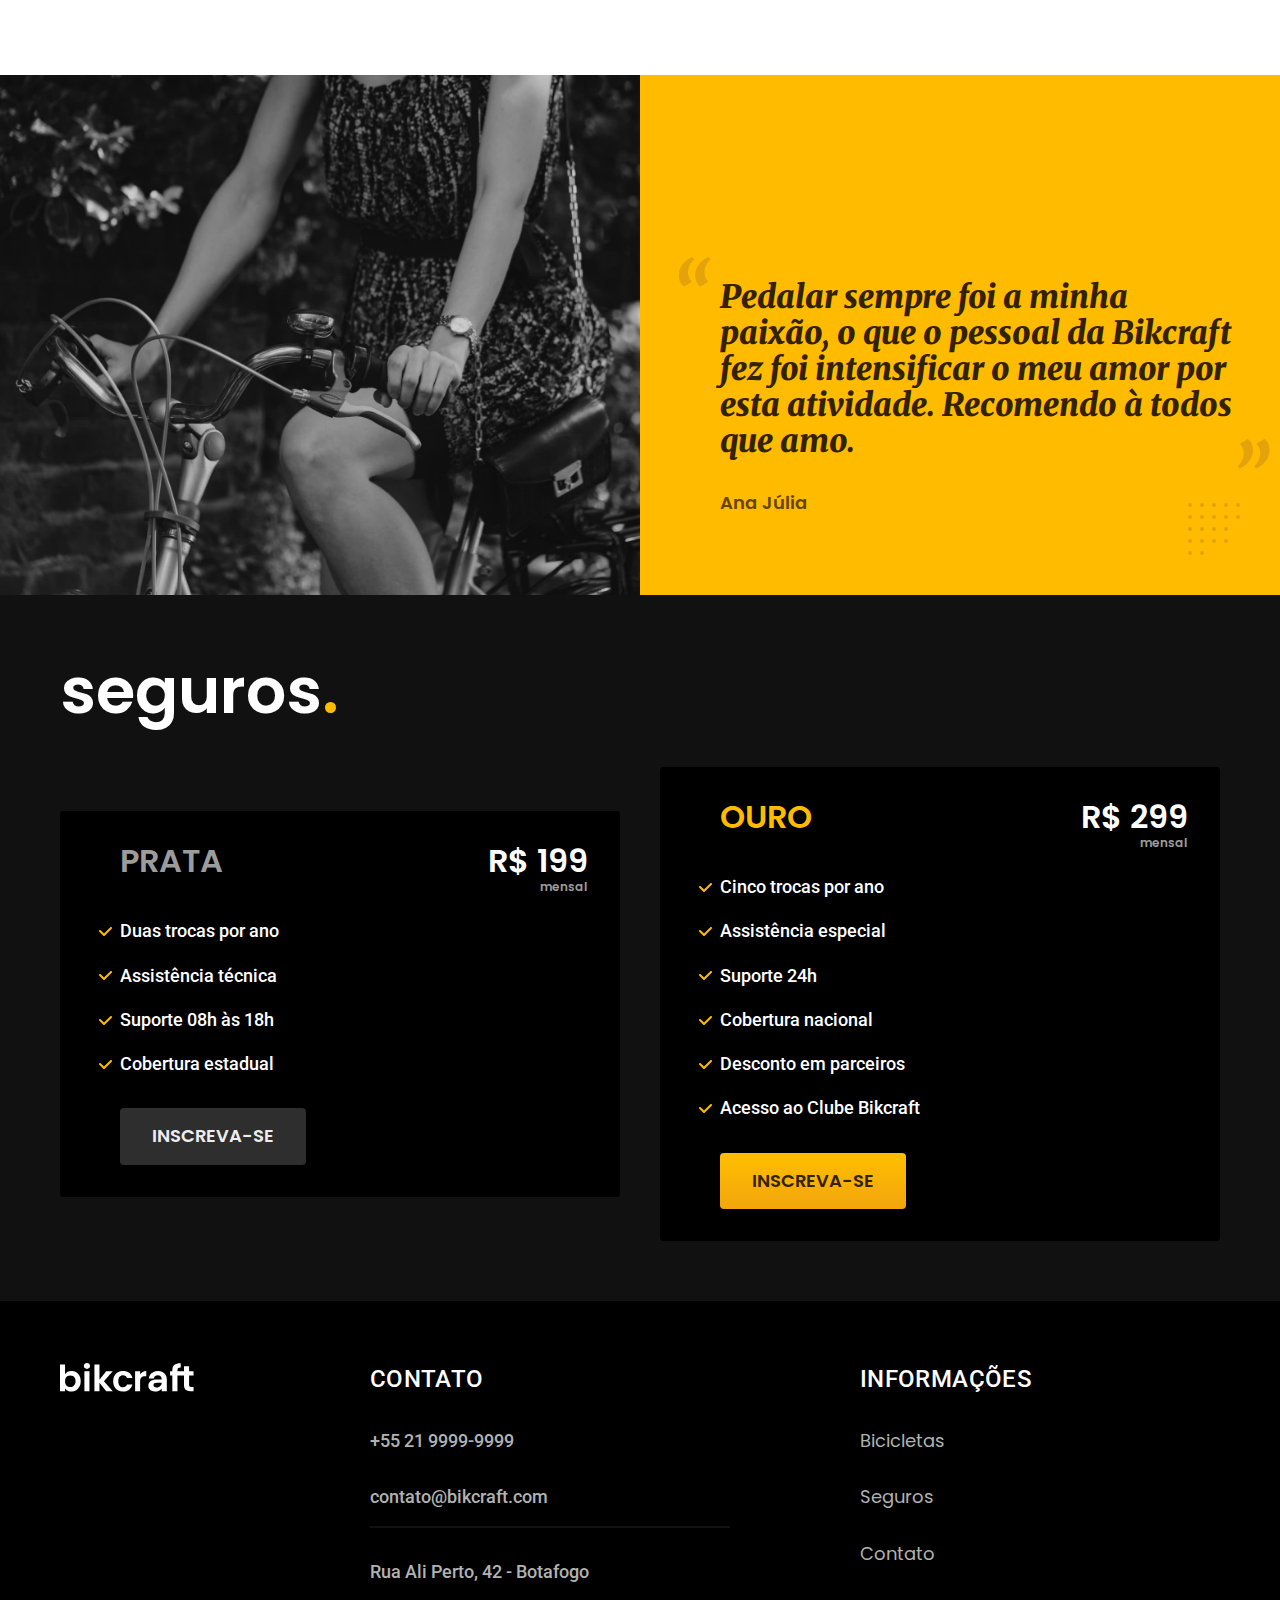
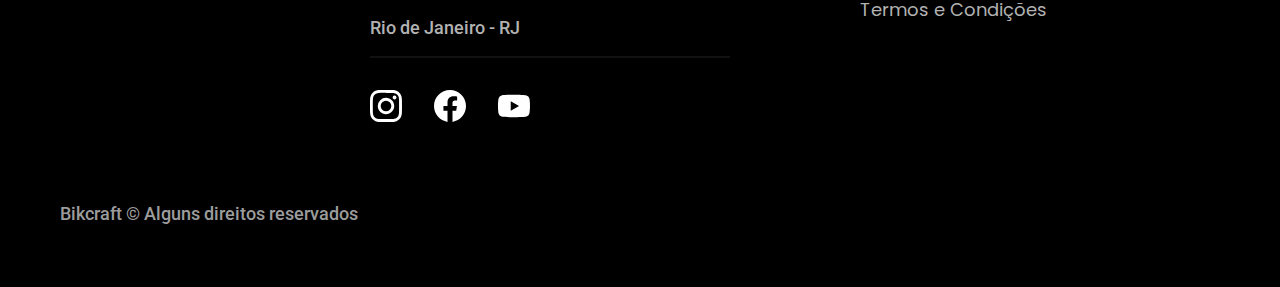
==== commit 413467e4: "orcamento, final" ====
--- a/index.html
+++ b/index.html
@@ -5,6 +5,7 @@
   <meta charset="UTF-8">
   <meta name="viewport" content="width=device-width, initial-scale=1.0">
   <meta name="description" content="Bicicletas elétricas de alta precisão e qualidade,  feitas sob medida para o cliente. Explore o mundo na sua velocidade com a Bikcraft.">
+  <link rel="preload" href="./css/style.css" as="style">
 
   <link rel="stylesheet" href="./css/style.css">
   <link rel="preconnect" href="https://fonts.googleapis.com">
@@ -16,7 +17,7 @@
 <body>
   <header class="header-bg">
     <div class="header container">
-      <a href="./"><img src="./img/bikcraft.svg" alt="Bikcraft"></a>
+      <a href="./"><img src="./img/bikcraft.svg" width="136" height="32" alt="Bikcraft"></a>
       <nav aria-label="primaria">
         <ul class="header-menu font-1-m cor-0">
           <li><a href="./bicicletas.html">Bicicletas</a></li>
@@ -34,8 +35,8 @@
         <p class="font-2-l">Bicicletas elétricas de alta precisão e qualidade, feitas sob medida para o cliente. Explore o mundo na sua velocidade com a Bikcraft.</p>
         <a class="botao" href="./bicicletas.html">Escolha a sua</a>
       </div>
-      <div> <img src="./img/fotos/introducao.jpg" alt="bicicleta elétrica preta">
-      </div>
+      <picture><img src="./img/fotos/introducao.jpg" width="1280" height="1600" alt="bicicleta elétrica preta"></picture>
+
 
     </div>
 
--- a/css/style.css
+++ b/css/style.css
@@ -7,6 +7,7 @@
 
 /* utilidades */
 @import "./utilidades/componentes.css";
+@import "./utilidades/formulario.css";
 
 /* Home */
 @import "./home/introducao.css";
@@ -16,6 +17,23 @@
 
 /* bicicletas */
 @import "./bicicletas/bicicletas-lista.css";
+@import "./bicicletas/bicicletas.css";
+
+/* bicicleta */
+@import "./bicicleta/bicicleta.css";
+@import "./bicicleta/seguro.css";
 
 /* seguros */
 @import "./seguros/seguros.css";
+@import "./seguros/vantagens.css";
+@import "./seguros/perguntas.css";
+
+/* termos */
+@import "./termos/termos.css";
+
+/* contato */
+@import "./contato/contato.css";
+@import "./contato/lojas.css";
+
+/* orcamento */
+@import "./orcamento/orcamento.css";
--- a/css/style.css
+++ b/css/style.css
@@ -7,6 +7,7 @@
 
 /* utilidades */
 @import "./utilidades/componentes.css";
+@import "./utilidades/formulario.css";
 
 /* Home */
 @import "./home/introducao.css";
@@ -16,6 +17,23 @@
 
 /* bicicletas */
 @import "./bicicletas/bicicletas-lista.css";
+@import "./bicicletas/bicicletas.css";
+
+/* bicicleta */
+@import "./bicicleta/bicicleta.css";
+@import "./bicicleta/seguro.css";
 
 /* seguros */
 @import "./seguros/seguros.css";
+@import "./seguros/vantagens.css";
+@import "./seguros/perguntas.css";
+
+/* termos */
+@import "./termos/termos.css";
+
+/* contato */
+@import "./contato/contato.css";
+@import "./contato/lojas.css";
+
+/* orcamento */
+@import "./orcamento/orcamento.css";
